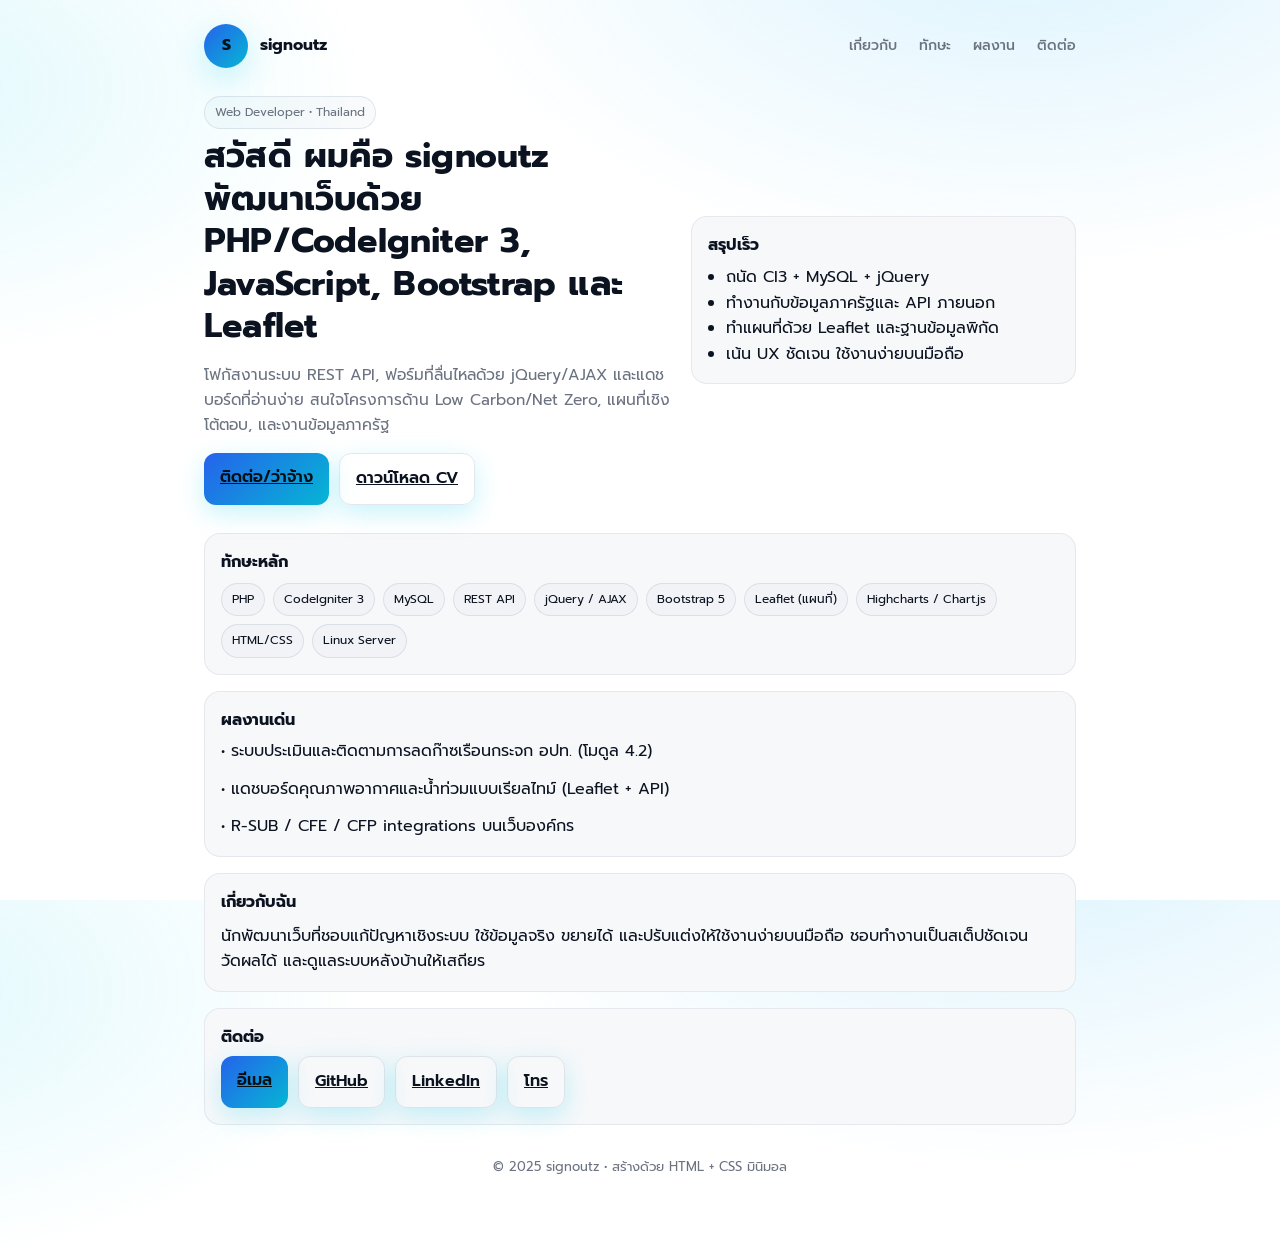
==== index.html @ 78450678 "update index.html from chatgpt" ====
<!DOCTYPE html>
<html lang="th">
<head>
  <meta charset="utf-8" />
  <meta name="viewport" content="width=device-width, initial-scale=1, viewport-fit=cover" />
  <meta name="theme-color" content="#111827" />
  <title>signoutz — Portfolio</title>
  <meta name="description" content="หน้าแนะนำตัวแบบมินิมอลของ signoutz | Web Developer (PHP/CI3/JS/Bootstrap/Leaflet)" />
  <link href="https://fonts.googleapis.com/css2?family=Prompt:wght@300;400;500;600;700&display=swap" rel="stylesheet">
  <style>
    :root{
      --bg:#0b0f14;         /* ดำอมฟ้า มินิมอล */
      --card:#0f1520;
      --fg:#e5e7eb;         /* เทาอ่อน */
      --muted:#9ca3af;      /* เทากลาง */
      --accent:#38bdf8;     /* ฟ้าใส */
      --accent-2:#22d3ee;   /* ฟ้านีออนอ่อน */
      --ring:0 0 0 2px var(--accent);
      --radius:16px;
      --maxw:920px;
    }
    @media (prefers-color-scheme: light){
      :root{ --bg:#ffffff; --card:#f7f8fa; --fg:#0b1220; --muted:#6b7280; --accent:#2563eb; --accent-2:#06b6d4; }
    }
    *{box-sizing:border-box}
    html,body{height:100%}
    body{
      margin:0;
      font-family:"Prompt",system-ui,-apple-system,Segoe UI,Roboto,"Helvetica Neue","Noto Sans Thai",sans-serif;
      background:radial-gradient(1000px 600px at 80% -10%,rgba(56,189,248,.18),transparent 60%),
                 radial-gradient(900px 500px at -10% 10%,rgba(34,211,238,.14),transparent 55%),
                 var(--bg);
      color:var(--fg);
      -webkit-font-smoothing:antialiased;
      line-height:1.6;
    }
    .wrap{max-width:var(--maxw); margin-inline:auto; padding:24px; padding-bottom:72px}
    header{display:flex; align-items:center; justify-content:space-between; gap:16px; margin-bottom:28px}
    .brand{display:flex; align-items:center; gap:12px; text-decoration:none; color:inherit}
    .logo{
      width:44px; height:44px; border-radius:50%;
      background:linear-gradient(135deg,var(--accent),var(--accent-2));
      display:grid; place-items:center; font-weight:700; color:#001015;
      box-shadow:0 10px 30px rgba(34,211,238,.25);
    }
    nav a{
      color:var(--muted); text-decoration:none; margin-left:16px; font-weight:500; font-size:14px;
    }
    nav a:hover{color:var(--fg)}
    .btn{
      appearance:none; border:0; padding:12px 16px; border-radius:12px; cursor:pointer;
      background:linear-gradient(135deg,var(--accent),var(--accent-2)); color:#001015; font-weight:600;
      box-shadow:0 8px 24px rgba(34,211,238,.25);
    }
    .btn-outline{
      background:transparent; color:var(--fg); border:1px solid rgba(148,163,184,.25);
    }
    .grid{display:grid; gap:16px}
    @media(min-width:720px){ .grid-2{grid-template-columns:1.1fr .9fr} }

    /* Hero */
    .hero{
      display:grid; gap:16px; align-items:center; margin:10px 0 28px;
    }
    .tag{
      display:inline-flex; gap:8px; align-items:center; padding:6px 10px;
      border:1px solid rgba(148,163,184,.25); color:var(--muted); border-radius:999px; font-size:12px;
      background:rgba(148,163,184,.06);
      backdrop-filter:saturate(140%) blur(2px);
    }
    .title{font-size:28px; line-height:1.25; letter-spacing:.2px; margin:6px 0}
    @media(min-width:540px){ .title{font-size:34px} }
    .lead{color:var(--muted); font-size:15.5px}

    /* Cards */
    .card{
      background:linear-gradient(180deg, rgba(255,255,255,.02), transparent 40%), var(--card);
      border:1px solid rgba(148,163,184,.18);
      border-radius:var(--radius);
      padding:16px;
    }
    .card h3{margin:0 0 6px; font-size:16px}
    .chips{display:flex; flex-wrap:wrap; gap:8px}
    .chip{
      font-size:12px; color:var(--fg); border:1px solid rgba(148,163,184,.25);
      padding:6px 10px; border-radius:999px; background:rgba(148,163,184,.06)
    }

    /* Projects */
    .proj{display:grid; gap:12px}
    .proj a{color:var(--fg); text-decoration:none}
    .proj a:hover{color:var(--accent)}

    /* Contact */
    .stack-sm{display:flex; gap:10px; flex-wrap:wrap}

    footer{
      margin-top:32px; color:var(--muted); font-size:13px; text-align:center
    }

    /* Focus */
    a:focus-visible, button:focus-visible{outline: var(--ring)}
  </style>
</head>
<body>
  <div class="wrap">
    <header>
      <a class="brand" href="#top" aria-label="กลับสู่บนสุด">
        <span class="logo">S</span>
        <strong>signoutz</strong>
      </a>
      <nav aria-label="เมนูหลัก">
        <a href="#about">เกี่ยวกับ</a>
        <a href="#skills">ทักษะ</a>
        <a href="#projects">ผลงาน</a>
        <a href="#contact">ติดต่อ</a>
      </nav>
    </header>

    <main id="top" class="grid grid-2 hero">
      <section>
        <span class="tag">Web Developer • Thailand</span>
        <h1 class="title">สวัสดี ผมคือ <strong>signoutz</strong><br/>พัฒนาเว็บด้วย PHP/CodeIgniter 3, JavaScript, Bootstrap และ Leaflet</h1>
        <p class="lead">
          โฟกัสงานระบบ REST API, ฟอร์มที่ลื่นไหลด้วย jQuery/AJAX และแดชบอร์ดที่อ่านง่าย
          สนใจโครงการด้าน Low Carbon/Net Zero, แผนที่เชิงโต้ตอบ, และงานข้อมูลภาครัฐ
        </p>
        <div class="stack-sm" style="margin-top:10px">
          <a class="btn" href="#contact">ติดต่อ/ว่าจ้าง</a>
          <a class="btn btn-outline" href="#" onclick="alert('ใส่ลิงก์ไฟล์ CV ของคุณ'); return false;">ดาวน์โหลด CV</a>
        </div>
      </section>

      <section class="card" aria-label="สรุปเร็ว">
        <h3>สรุปเร็ว</h3>
        <ul style="margin:6px 0 0 18px; padding:0">
          <li>ถนัด CI3 + MySQL + jQuery</li>
          <li>ทำงานกับข้อมูลภาครัฐและ API ภายนอก</li>
          <li>ทำแผนที่ด้วย Leaflet และฐานข้อมูลพิกัด</li>
          <li>เน้น UX ชัดเจน ใช้งานง่ายบนมือถือ</li>
        </ul>
      </section>
    </main>

    <section id="skills" class="card" aria-labelledby="skills-title">
      <h3 id="skills-title">ทักษะหลัก</h3>
      <div class="chips" style="margin-top:8px">
        <span class="chip">PHP</span>
        <span class="chip">CodeIgniter 3</span>
        <span class="chip">MySQL</span>
        <span class="chip">REST API</span>
        <span class="chip">jQuery / AJAX</span>
        <span class="chip">Bootstrap 5</span>
        <span class="chip">Leaflet (แผนที่)</span>
        <span class="chip">Highcharts / Chart.js</span>
        <span class="chip">HTML/CSS</span>
        <span class="chip">Linux Server</span>
      </div>
    </section>

    <section id="projects" class="card" aria-labelledby="projects-title" style="margin-top:16px">
      <h3 id="projects-title">ผลงานเด่น</h3>
      <div class="proj">
        <a href="#" onclick="alert('ใส่ลิงก์โปรเจกต์ของคุณ'); return false;">
          • ระบบประเมินและติดตามการลดก๊าซเรือนกระจก อปท. (โมดูล 4.2)
        </a>
        <a href="#" onclick="alert('ใส่ลิงก์โปรเจกต์ของคุณ'); return false;">
          • แดชบอร์ดคุณภาพอากาศและน้ำท่วมแบบเรียลไทม์ (Leaflet + API)
        </a>
        <a href="#" onclick="alert('ใส่ลิงก์โปรเจกต์ของคุณ'); return false;">
          • R-SUB / CFE / CFP integrations บนเว็บองค์กร
        </a>
      </div>
    </section>

    <section id="about" class="card" aria-labelledby="about-title" style="margin-top:16px">
      <h3 id="about-title">เกี่ยวกับฉัน</h3>
      <p style="margin:8px 0 0">
        นักพัฒนาเว็บที่ชอบแก้ปัญหาเชิงระบบ ใช้ข้อมูลจริง ขยายได้ และปรับแต่งให้ใช้งานง่ายบนมือถือ
        ชอบทำงานเป็นสเต็ปชัดเจน วัดผลได้ และดูแลระบบหลังบ้านให้เสถียร
      </p>
    </section>

    <section id="contact" class="card" aria-labelledby="contact-title" style="margin-top:16px">
      <h3 id="contact-title">ติดต่อ</h3>
      <div class="stack-sm" style="margin-top:6px">
        <a class="btn" href="mailto:you@example.com">อีเมล</a>
        <a class="btn btn-outline" href="https://github.com/yourname" target="_blank" rel="noopener">GitHub</a>
        <a class="btn btn-outline" href="https://www.linkedin.com/in/yourname" target="_blank" rel="noopener">LinkedIn</a>
        <a class="btn btn-outline" href="tel:+66123456789">โทร</a>
      </div>
    </section>

    <footer>
      © 2025 signoutz • สร้างด้วย HTML + CSS มินิมอล
    </footer>
  </div>

  <!-- Schema.org สำหรับ SEO แบบย่อ -->
  <script type="application/ld+json">
  {
    "@context":"https://schema.org",
    "@type":"Person",
    "name":"signoutz",
    "jobTitle":"Web Developer",
    "knowsAbout":["PHP","CodeIgniter 3","MySQL","REST API","jQuery","Bootstrap","Leaflet","Highcharts","Chart.js"],
    "url":"https://3e.world"
  }
  </script>
</body>
</html>
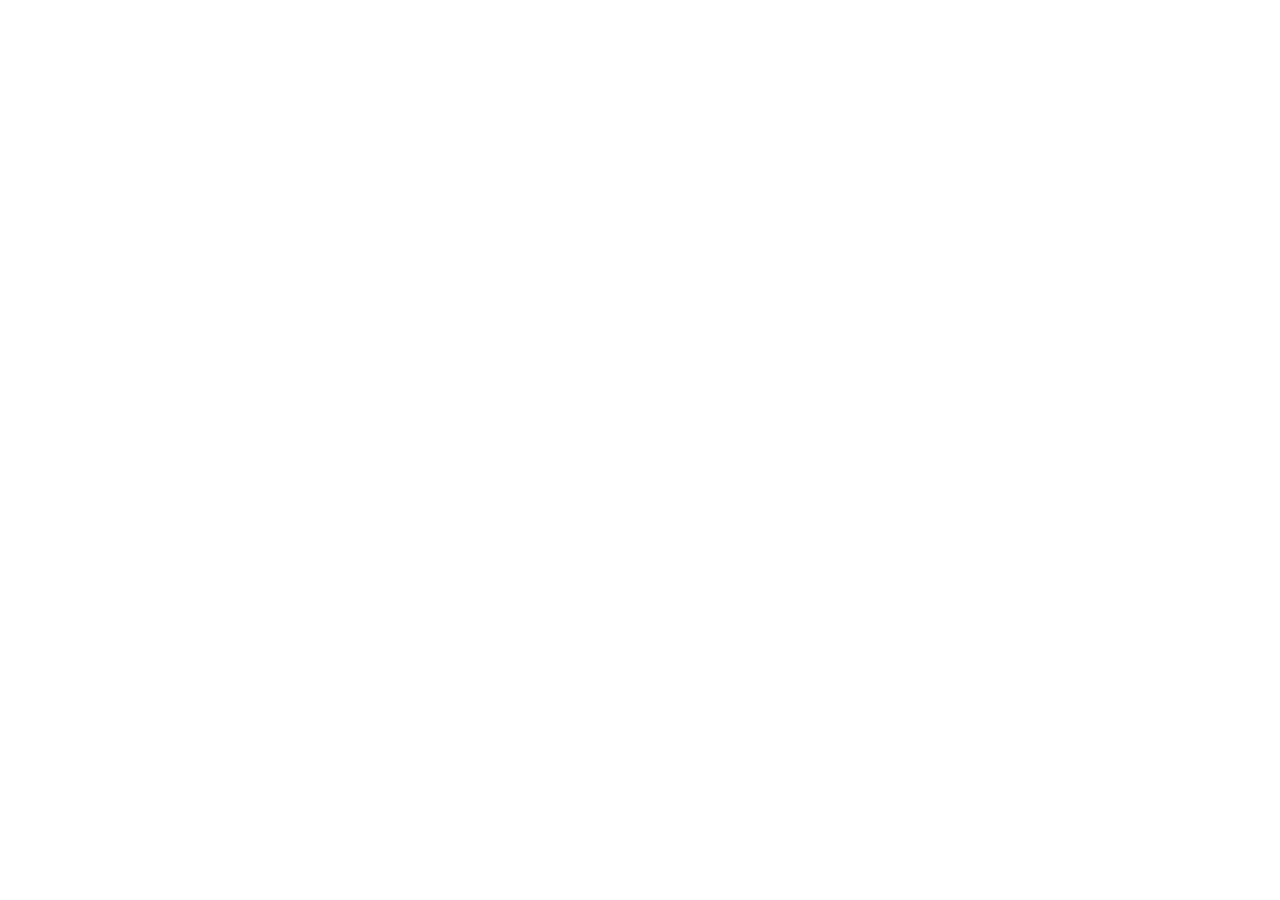
==== commit a18cc85f: "create index.html" ====
--- a/index.html
+++ b/index.html
@@ -1,211 +1,11 @@
 <!DOCTYPE html>
-<html lang="th">
+<html lang="en">
 <head>
-  <meta charset="utf-8" />
-  <meta name="viewport" content="width=device-width, initial-scale=1, viewport-fit=cover" />
-  <meta name="theme-color" content="#111827" />
-  <title>signoutz — Portfolio</title>
-  <meta name="description" content="หน้าแนะนำตัวแบบมินิมอลของ signoutz | Web Developer (PHP/CI3/JS/Bootstrap/Leaflet)" />
-  <link href="https://fonts.googleapis.com/css2?family=Prompt:wght@300;400;500;600;700&display=swap" rel="stylesheet">
-  <style>
-    :root{
-      --bg:#0b0f14;         /* ดำอมฟ้า มินิมอล */
-      --card:#0f1520;
-      --fg:#e5e7eb;         /* เทาอ่อน */
-      --muted:#9ca3af;      /* เทากลาง */
-      --accent:#38bdf8;     /* ฟ้าใส */
-      --accent-2:#22d3ee;   /* ฟ้านีออนอ่อน */
-      --ring:0 0 0 2px var(--accent);
-      --radius:16px;
-      --maxw:920px;
-    }
-    @media (prefers-color-scheme: light){
-      :root{ --bg:#ffffff; --card:#f7f8fa; --fg:#0b1220; --muted:#6b7280; --accent:#2563eb; --accent-2:#06b6d4; }
-    }
-    *{box-sizing:border-box}
-    html,body{height:100%}
-    body{
-      margin:0;
-      font-family:"Prompt",system-ui,-apple-system,Segoe UI,Roboto,"Helvetica Neue","Noto Sans Thai",sans-serif;
-      background:radial-gradient(1000px 600px at 80% -10%,rgba(56,189,248,.18),transparent 60%),
-                 radial-gradient(900px 500px at -10% 10%,rgba(34,211,238,.14),transparent 55%),
-                 var(--bg);
-      color:var(--fg);
-      -webkit-font-smoothing:antialiased;
-      line-height:1.6;
-    }
-    .wrap{max-width:var(--maxw); margin-inline:auto; padding:24px; padding-bottom:72px}
-    header{display:flex; align-items:center; justify-content:space-between; gap:16px; margin-bottom:28px}
-    .brand{display:flex; align-items:center; gap:12px; text-decoration:none; color:inherit}
-    .logo{
-      width:44px; height:44px; border-radius:50%;
-      background:linear-gradient(135deg,var(--accent),var(--accent-2));
-      display:grid; place-items:center; font-weight:700; color:#001015;
-      box-shadow:0 10px 30px rgba(34,211,238,.25);
-    }
-    nav a{
-      color:var(--muted); text-decoration:none; margin-left:16px; font-weight:500; font-size:14px;
-    }
-    nav a:hover{color:var(--fg)}
-    .btn{
-      appearance:none; border:0; padding:12px 16px; border-radius:12px; cursor:pointer;
-      background:linear-gradient(135deg,var(--accent),var(--accent-2)); color:#001015; font-weight:600;
-      box-shadow:0 8px 24px rgba(34,211,238,.25);
-    }
-    .btn-outline{
-      background:transparent; color:var(--fg); border:1px solid rgba(148,163,184,.25);
-    }
-    .grid{display:grid; gap:16px}
-    @media(min-width:720px){ .grid-2{grid-template-columns:1.1fr .9fr} }
-
-    /* Hero */
-    .hero{
-      display:grid; gap:16px; align-items:center; margin:10px 0 28px;
-    }
-    .tag{
-      display:inline-flex; gap:8px; align-items:center; padding:6px 10px;
-      border:1px solid rgba(148,163,184,.25); color:var(--muted); border-radius:999px; font-size:12px;
-      background:rgba(148,163,184,.06);
-      backdrop-filter:saturate(140%) blur(2px);
-    }
-    .title{font-size:28px; line-height:1.25; letter-spacing:.2px; margin:6px 0}
-    @media(min-width:540px){ .title{font-size:34px} }
-    .lead{color:var(--muted); font-size:15.5px}
-
-    /* Cards */
-    .card{
-      background:linear-gradient(180deg, rgba(255,255,255,.02), transparent 40%), var(--card);
-      border:1px solid rgba(148,163,184,.18);
-      border-radius:var(--radius);
-      padding:16px;
-    }
-    .card h3{margin:0 0 6px; font-size:16px}
-    .chips{display:flex; flex-wrap:wrap; gap:8px}
-    .chip{
-      font-size:12px; color:var(--fg); border:1px solid rgba(148,163,184,.25);
-      padding:6px 10px; border-radius:999px; background:rgba(148,163,184,.06)
-    }
-
-    /* Projects */
-    .proj{display:grid; gap:12px}
-    .proj a{color:var(--fg); text-decoration:none}
-    .proj a:hover{color:var(--accent)}
-
-    /* Contact */
-    .stack-sm{display:flex; gap:10px; flex-wrap:wrap}
-
-    footer{
-      margin-top:32px; color:var(--muted); font-size:13px; text-align:center
-    }
-
-    /* Focus */
-    a:focus-visible, button:focus-visible{outline: var(--ring)}
-  </style>
+    <meta charset="UTF-8">
+    <meta name="viewport" content="width=device-width, initial-scale=1.0">
+    <title>signoutz</title>
 </head>
 <body>
-  <div class="wrap">
-    <header>
-      <a class="brand" href="#top" aria-label="กลับสู่บนสุด">
-        <span class="logo">S</span>
-        <strong>signoutz</strong>
-      </a>
-      <nav aria-label="เมนูหลัก">
-        <a href="#about">เกี่ยวกับ</a>
-        <a href="#skills">ทักษะ</a>
-        <a href="#projects">ผลงาน</a>
-        <a href="#contact">ติดต่อ</a>
-      </nav>
-    </header>
-
-    <main id="top" class="grid grid-2 hero">
-      <section>
-        <span class="tag">Web Developer • Thailand</span>
-        <h1 class="title">สวัสดี ผมคือ <strong>signoutz</strong><br/>พัฒนาเว็บด้วย PHP/CodeIgniter 3, JavaScript, Bootstrap และ Leaflet</h1>
-        <p class="lead">
-          โฟกัสงานระบบ REST API, ฟอร์มที่ลื่นไหลด้วย jQuery/AJAX และแดชบอร์ดที่อ่านง่าย
-          สนใจโครงการด้าน Low Carbon/Net Zero, แผนที่เชิงโต้ตอบ, และงานข้อมูลภาครัฐ
-        </p>
-        <div class="stack-sm" style="margin-top:10px">
-          <a class="btn" href="#contact">ติดต่อ/ว่าจ้าง</a>
-          <a class="btn btn-outline" href="#" onclick="alert('ใส่ลิงก์ไฟล์ CV ของคุณ'); return false;">ดาวน์โหลด CV</a>
-        </div>
-      </section>
-
-      <section class="card" aria-label="สรุปเร็ว">
-        <h3>สรุปเร็ว</h3>
-        <ul style="margin:6px 0 0 18px; padding:0">
-          <li>ถนัด CI3 + MySQL + jQuery</li>
-          <li>ทำงานกับข้อมูลภาครัฐและ API ภายนอก</li>
-          <li>ทำแผนที่ด้วย Leaflet และฐานข้อมูลพิกัด</li>
-          <li>เน้น UX ชัดเจน ใช้งานง่ายบนมือถือ</li>
-        </ul>
-      </section>
-    </main>
-
-    <section id="skills" class="card" aria-labelledby="skills-title">
-      <h3 id="skills-title">ทักษะหลัก</h3>
-      <div class="chips" style="margin-top:8px">
-        <span class="chip">PHP</span>
-        <span class="chip">CodeIgniter 3</span>
-        <span class="chip">MySQL</span>
-        <span class="chip">REST API</span>
-        <span class="chip">jQuery / AJAX</span>
-        <span class="chip">Bootstrap 5</span>
-        <span class="chip">Leaflet (แผนที่)</span>
-        <span class="chip">Highcharts / Chart.js</span>
-        <span class="chip">HTML/CSS</span>
-        <span class="chip">Linux Server</span>
-      </div>
-    </section>
-
-    <section id="projects" class="card" aria-labelledby="projects-title" style="margin-top:16px">
-      <h3 id="projects-title">ผลงานเด่น</h3>
-      <div class="proj">
-        <a href="#" onclick="alert('ใส่ลิงก์โปรเจกต์ของคุณ'); return false;">
-          • ระบบประเมินและติดตามการลดก๊าซเรือนกระจก อปท. (โมดูล 4.2)
-        </a>
-        <a href="#" onclick="alert('ใส่ลิงก์โปรเจกต์ของคุณ'); return false;">
-          • แดชบอร์ดคุณภาพอากาศและน้ำท่วมแบบเรียลไทม์ (Leaflet + API)
-        </a>
-        <a href="#" onclick="alert('ใส่ลิงก์โปรเจกต์ของคุณ'); return false;">
-          • R-SUB / CFE / CFP integrations บนเว็บองค์กร
-        </a>
-      </div>
-    </section>
-
-    <section id="about" class="card" aria-labelledby="about-title" style="margin-top:16px">
-      <h3 id="about-title">เกี่ยวกับฉัน</h3>
-      <p style="margin:8px 0 0">
-        นักพัฒนาเว็บที่ชอบแก้ปัญหาเชิงระบบ ใช้ข้อมูลจริง ขยายได้ และปรับแต่งให้ใช้งานง่ายบนมือถือ
-        ชอบทำงานเป็นสเต็ปชัดเจน วัดผลได้ และดูแลระบบหลังบ้านให้เสถียร
-      </p>
-    </section>
-
-    <section id="contact" class="card" aria-labelledby="contact-title" style="margin-top:16px">
-      <h3 id="contact-title">ติดต่อ</h3>
-      <div class="stack-sm" style="margin-top:6px">
-        <a class="btn" href="mailto:you@example.com">อีเมล</a>
-        <a class="btn btn-outline" href="https://github.com/yourname" target="_blank" rel="noopener">GitHub</a>
-        <a class="btn btn-outline" href="https://www.linkedin.com/in/yourname" target="_blank" rel="noopener">LinkedIn</a>
-        <a class="btn btn-outline" href="tel:+66123456789">โทร</a>
-      </div>
-    </section>
-
-    <footer>
-      © 2025 signoutz • สร้างด้วย HTML + CSS มินิมอล
-    </footer>
-  </div>
-
-  <!-- Schema.org สำหรับ SEO แบบย่อ -->
-  <script type="application/ld+json">
-  {
-    "@context":"https://schema.org",
-    "@type":"Person",
-    "name":"signoutz",
-    "jobTitle":"Web Developer",
-    "knowsAbout":["PHP","CodeIgniter 3","MySQL","REST API","jQuery","Bootstrap","Leaflet","Highcharts","Chart.js"],
-    "url":"https://3e.world"
-  }
-  </script>
+    
 </body>
 </html>
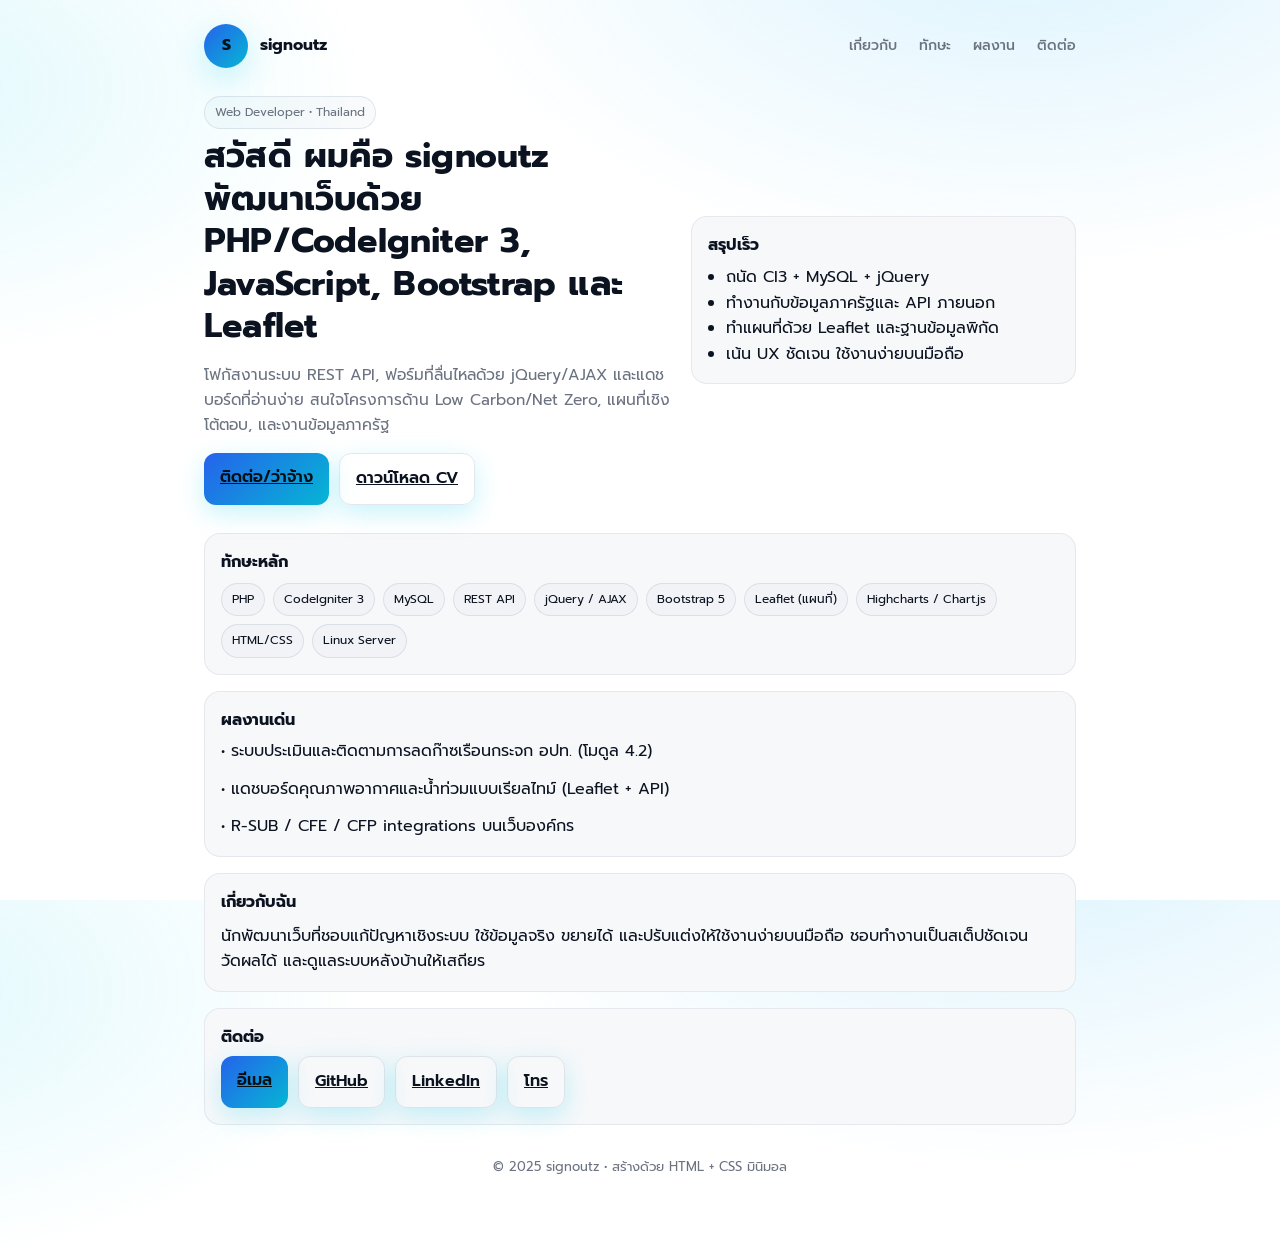
==== commit 4ffb82f7: "create index.html" ====
--- a/index.html
+++ b/index.html
@@ -1,11 +1,211 @@
 <!DOCTYPE html>
-<html lang="en">
+<html lang="th">
 <head>
-    <meta charset="UTF-8">
-    <meta name="viewport" content="width=device-width, initial-scale=1.0">
-    <title>signoutz</title>
+  <meta charset="utf-8" />
+  <meta name="viewport" content="width=device-width, initial-scale=1, viewport-fit=cover" />
+  <meta name="theme-color" content="#111827" />
+  <title>signoutz — Portfolio</title>
+  <meta name="description" content="หน้าแนะนำตัวแบบมินิมอลของ signoutz | Web Developer (PHP/CI3/JS/Bootstrap/Leaflet)" />
+  <link href="https://fonts.googleapis.com/css2?family=Prompt:wght@300;400;500;600;700&display=swap" rel="stylesheet">
+  <style>
+    :root{
+      --bg:#0b0f14;         /* ดำอมฟ้า มินิมอล */
+      --card:#0f1520;
+      --fg:#e5e7eb;         /* เทาอ่อน */
+      --muted:#9ca3af;      /* เทากลาง */
+      --accent:#38bdf8;     /* ฟ้าใส */
+      --accent-2:#22d3ee;   /* ฟ้านีออนอ่อน */
+      --ring:0 0 0 2px var(--accent);
+      --radius:16px;
+      --maxw:920px;
+    }
+    @media (prefers-color-scheme: light){
+      :root{ --bg:#ffffff; --card:#f7f8fa; --fg:#0b1220; --muted:#6b7280; --accent:#2563eb; --accent-2:#06b6d4; }
+    }
+    *{box-sizing:border-box}
+    html,body{height:100%}
+    body{
+      margin:0;
+      font-family:"Prompt",system-ui,-apple-system,Segoe UI,Roboto,"Helvetica Neue","Noto Sans Thai",sans-serif;
+      background:radial-gradient(1000px 600px at 80% -10%,rgba(56,189,248,.18),transparent 60%),
+                 radial-gradient(900px 500px at -10% 10%,rgba(34,211,238,.14),transparent 55%),
+                 var(--bg);
+      color:var(--fg);
+      -webkit-font-smoothing:antialiased;
+      line-height:1.6;
+    }
+    .wrap{max-width:var(--maxw); margin-inline:auto; padding:24px; padding-bottom:72px}
+    header{display:flex; align-items:center; justify-content:space-between; gap:16px; margin-bottom:28px}
+    .brand{display:flex; align-items:center; gap:12px; text-decoration:none; color:inherit}
+    .logo{
+      width:44px; height:44px; border-radius:50%;
+      background:linear-gradient(135deg,var(--accent),var(--accent-2));
+      display:grid; place-items:center; font-weight:700; color:#001015;
+      box-shadow:0 10px 30px rgba(34,211,238,.25);
+    }
+    nav a{
+      color:var(--muted); text-decoration:none; margin-left:16px; font-weight:500; font-size:14px;
+    }
+    nav a:hover{color:var(--fg)}
+    .btn{
+      appearance:none; border:0; padding:12px 16px; border-radius:12px; cursor:pointer;
+      background:linear-gradient(135deg,var(--accent),var(--accent-2)); color:#001015; font-weight:600;
+      box-shadow:0 8px 24px rgba(34,211,238,.25);
+    }
+    .btn-outline{
+      background:transparent; color:var(--fg); border:1px solid rgba(148,163,184,.25);
+    }
+    .grid{display:grid; gap:16px}
+    @media(min-width:720px){ .grid-2{grid-template-columns:1.1fr .9fr} }
+
+    /* Hero */
+    .hero{
+      display:grid; gap:16px; align-items:center; margin:10px 0 28px;
+    }
+    .tag{
+      display:inline-flex; gap:8px; align-items:center; padding:6px 10px;
+      border:1px solid rgba(148,163,184,.25); color:var(--muted); border-radius:999px; font-size:12px;
+      background:rgba(148,163,184,.06);
+      backdrop-filter:saturate(140%) blur(2px);
+    }
+    .title{font-size:28px; line-height:1.25; letter-spacing:.2px; margin:6px 0}
+    @media(min-width:540px){ .title{font-size:34px} }
+    .lead{color:var(--muted); font-size:15.5px}
+
+    /* Cards */
+    .card{
+      background:linear-gradient(180deg, rgba(255,255,255,.02), transparent 40%), var(--card);
+      border:1px solid rgba(148,163,184,.18);
+      border-radius:var(--radius);
+      padding:16px;
+    }
+    .card h3{margin:0 0 6px; font-size:16px}
+    .chips{display:flex; flex-wrap:wrap; gap:8px}
+    .chip{
+      font-size:12px; color:var(--fg); border:1px solid rgba(148,163,184,.25);
+      padding:6px 10px; border-radius:999px; background:rgba(148,163,184,.06)
+    }
+
+    /* Projects */
+    .proj{display:grid; gap:12px}
+    .proj a{color:var(--fg); text-decoration:none}
+    .proj a:hover{color:var(--accent)}
+
+    /* Contact */
+    .stack-sm{display:flex; gap:10px; flex-wrap:wrap}
+
+    footer{
+      margin-top:32px; color:var(--muted); font-size:13px; text-align:center
+    }
+
+    /* Focus */
+    a:focus-visible, button:focus-visible{outline: var(--ring)}
+  </style>
 </head>
 <body>
-    
+  <div class="wrap">
+    <header>
+      <a class="brand" href="#top" aria-label="กลับสู่บนสุด">
+        <span class="logo">S</span>
+        <strong>signoutz</strong>
+      </a>
+      <nav aria-label="เมนูหลัก">
+        <a href="#about">เกี่ยวกับ</a>
+        <a href="#skills">ทักษะ</a>
+        <a href="#projects">ผลงาน</a>
+        <a href="#contact">ติดต่อ</a>
+      </nav>
+    </header>
+
+    <main id="top" class="grid grid-2 hero">
+      <section>
+        <span class="tag">Web Developer • Thailand</span>
+        <h1 class="title">สวัสดี ผมคือ <strong>signoutz</strong><br/>พัฒนาเว็บด้วย PHP/CodeIgniter 3, JavaScript, Bootstrap และ Leaflet</h1>
+        <p class="lead">
+          โฟกัสงานระบบ REST API, ฟอร์มที่ลื่นไหลด้วย jQuery/AJAX และแดชบอร์ดที่อ่านง่าย
+          สนใจโครงการด้าน Low Carbon/Net Zero, แผนที่เชิงโต้ตอบ, และงานข้อมูลภาครัฐ
+        </p>
+        <div class="stack-sm" style="margin-top:10px">
+          <a class="btn" href="#contact">ติดต่อ/ว่าจ้าง</a>
+          <a class="btn btn-outline" href="#" onclick="alert('ใส่ลิงก์ไฟล์ CV ของคุณ'); return false;">ดาวน์โหลด CV</a>
+        </div>
+      </section>
+
+      <section class="card" aria-label="สรุปเร็ว">
+        <h3>สรุปเร็ว</h3>
+        <ul style="margin:6px 0 0 18px; padding:0">
+          <li>ถนัด CI3 + MySQL + jQuery</li>
+          <li>ทำงานกับข้อมูลภาครัฐและ API ภายนอก</li>
+          <li>ทำแผนที่ด้วย Leaflet และฐานข้อมูลพิกัด</li>
+          <li>เน้น UX ชัดเจน ใช้งานง่ายบนมือถือ</li>
+        </ul>
+      </section>
+    </main>
+
+    <section id="skills" class="card" aria-labelledby="skills-title">
+      <h3 id="skills-title">ทักษะหลัก</h3>
+      <div class="chips" style="margin-top:8px">
+        <span class="chip">PHP</span>
+        <span class="chip">CodeIgniter 3</span>
+        <span class="chip">MySQL</span>
+        <span class="chip">REST API</span>
+        <span class="chip">jQuery / AJAX</span>
+        <span class="chip">Bootstrap 5</span>
+        <span class="chip">Leaflet (แผนที่)</span>
+        <span class="chip">Highcharts / Chart.js</span>
+        <span class="chip">HTML/CSS</span>
+        <span class="chip">Linux Server</span>
+      </div>
+    </section>
+
+    <section id="projects" class="card" aria-labelledby="projects-title" style="margin-top:16px">
+      <h3 id="projects-title">ผลงานเด่น</h3>
+      <div class="proj">
+        <a href="#" onclick="alert('ใส่ลิงก์โปรเจกต์ของคุณ'); return false;">
+          • ระบบประเมินและติดตามการลดก๊าซเรือนกระจก อปท. (โมดูล 4.2)
+        </a>
+        <a href="#" onclick="alert('ใส่ลิงก์โปรเจกต์ของคุณ'); return false;">
+          • แดชบอร์ดคุณภาพอากาศและน้ำท่วมแบบเรียลไทม์ (Leaflet + API)
+        </a>
+        <a href="#" onclick="alert('ใส่ลิงก์โปรเจกต์ของคุณ'); return false;">
+          • R-SUB / CFE / CFP integrations บนเว็บองค์กร
+        </a>
+      </div>
+    </section>
+
+    <section id="about" class="card" aria-labelledby="about-title" style="margin-top:16px">
+      <h3 id="about-title">เกี่ยวกับฉัน</h3>
+      <p style="margin:8px 0 0">
+        นักพัฒนาเว็บที่ชอบแก้ปัญหาเชิงระบบ ใช้ข้อมูลจริง ขยายได้ และปรับแต่งให้ใช้งานง่ายบนมือถือ
+        ชอบทำงานเป็นสเต็ปชัดเจน วัดผลได้ และดูแลระบบหลังบ้านให้เสถียร
+      </p>
+    </section>
+
+    <section id="contact" class="card" aria-labelledby="contact-title" style="margin-top:16px">
+      <h3 id="contact-title">ติดต่อ</h3>
+      <div class="stack-sm" style="margin-top:6px">
+        <a class="btn" href="mailto:you@example.com">อีเมล</a>
+        <a class="btn btn-outline" href="https://github.com/yourname" target="_blank" rel="noopener">GitHub</a>
+        <a class="btn btn-outline" href="https://www.linkedin.com/in/yourname" target="_blank" rel="noopener">LinkedIn</a>
+        <a class="btn btn-outline" href="tel:+66123456789">โทร</a>
+      </div>
+    </section>
+
+    <footer>
+      © 2025 signoutz • สร้างด้วย HTML + CSS มินิมอล
+    </footer>
+  </div>
+
+  <!-- Schema.org สำหรับ SEO แบบย่อ -->
+  <script type="application/ld+json">
+  {
+    "@context":"https://schema.org",
+    "@type":"Person",
+    "name":"signoutz",
+    "jobTitle":"Web Developer",
+    "knowsAbout":["PHP","CodeIgniter 3","MySQL","REST API","jQuery","Bootstrap","Leaflet","Highcharts","Chart.js"],
+    "url":"https://3e.world"
+  }
+  </script>
 </body>
 </html>
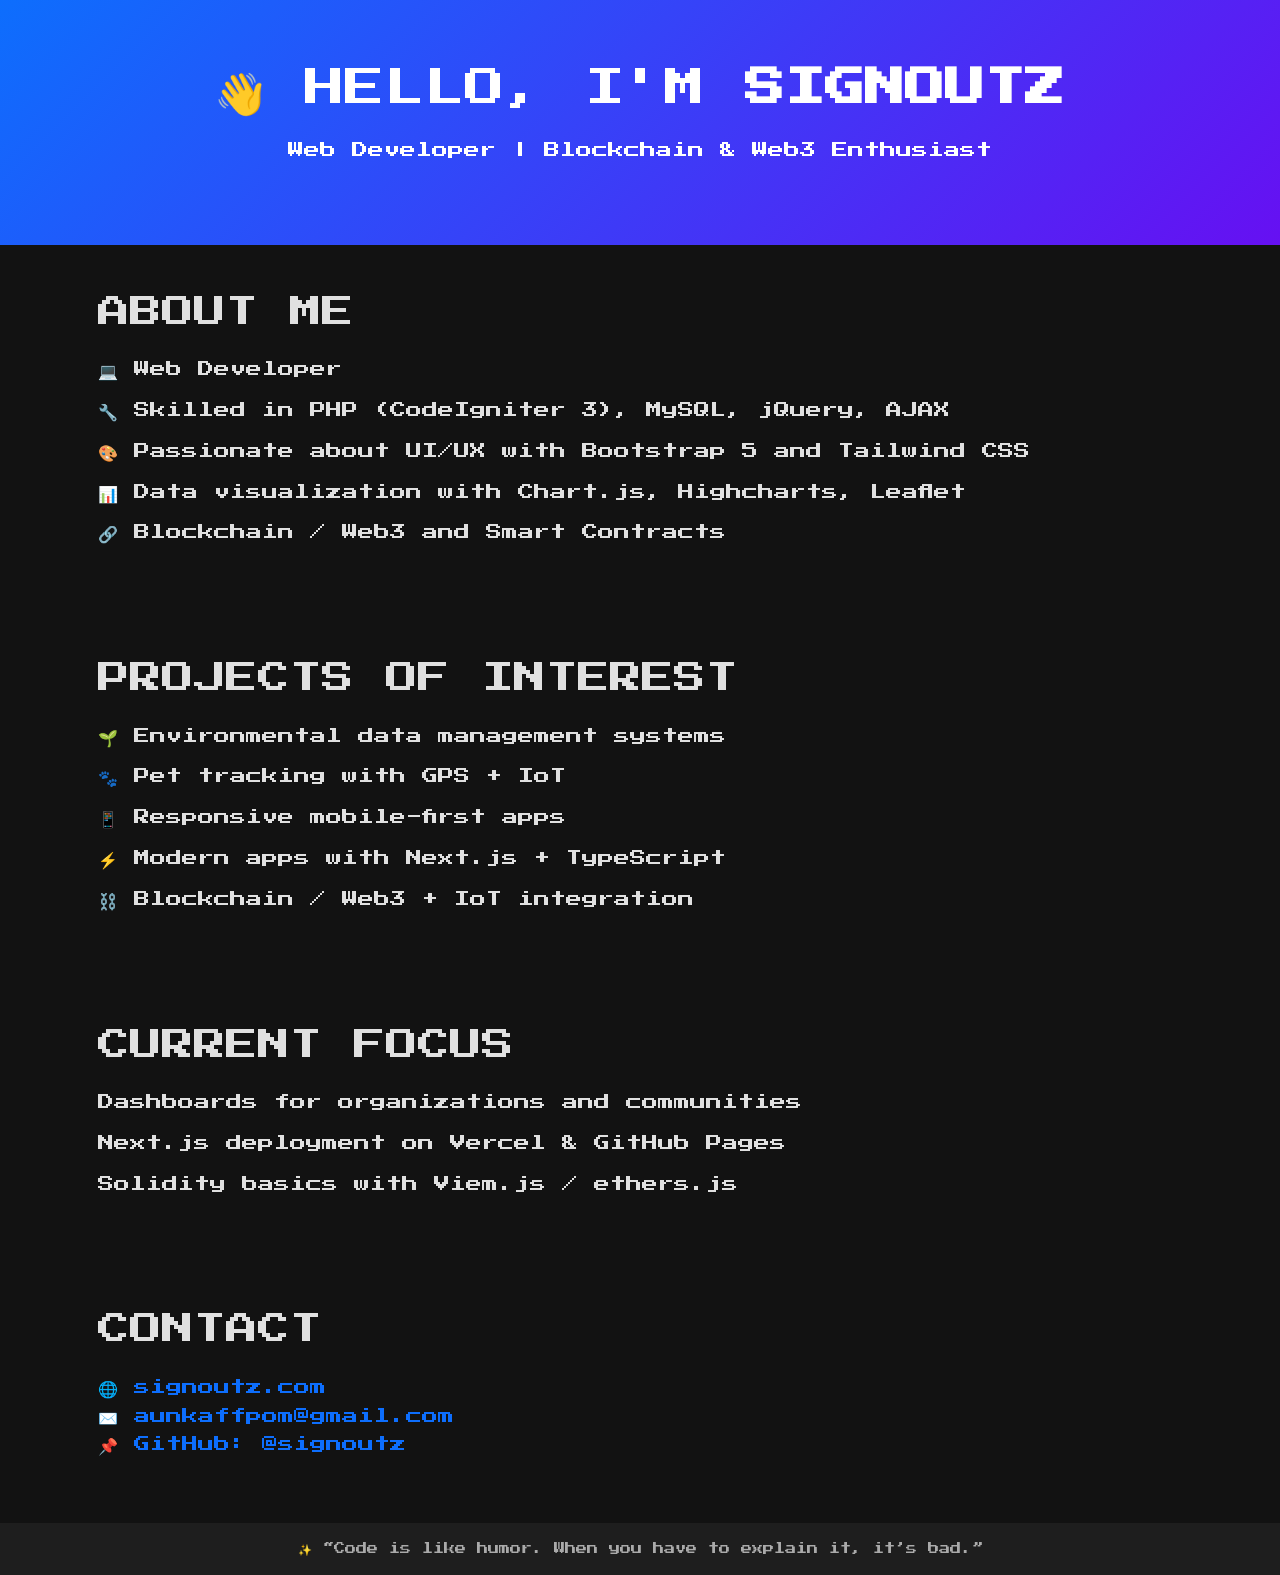
==== commit d439b76b: "public page profile" ====
--- a/index.html
+++ b/index.html
@@ -1,211 +1,110 @@
 <!DOCTYPE html>
-<html lang="th">
+<html lang="en" data-bs-theme="dark">
 <head>
-  <meta charset="utf-8" />
+  <meta charset="UTF-8" />
   <meta name="viewport" content="width=device-width, initial-scale=1, viewport-fit=cover" />
-  <meta name="theme-color" content="#111827" />
-  <title>signoutz — Portfolio</title>
-  <meta name="description" content="หน้าแนะนำตัวแบบมินิมอลของ signoutz | Web Developer (PHP/CI3/JS/Bootstrap/Leaflet)" />
-  <link href="https://fonts.googleapis.com/css2?family=Prompt:wght@300;400;500;600;700&display=swap" rel="stylesheet">
+  <title>signoutz - Portfolio</title>
+  <link href="https://cdn.jsdelivr.net/npm/bootstrap@5.3.3/dist/css/bootstrap.min.css" rel="stylesheet" />
+  <link href="https://cdn.jsdelivr.net/npm/bootstrap-icons@1.11.3/font/bootstrap-icons.css" rel="stylesheet" />
+  <!-- Pixel Font -->
+  <link href="https://fonts.googleapis.com/css2?family=Press+Start+2P&display=swap" rel="stylesheet">
   <style>
-    :root{
-      --bg:#0b0f14;         /* ดำอมฟ้า มินิมอล */
-      --card:#0f1520;
-      --fg:#e5e7eb;         /* เทาอ่อน */
-      --muted:#9ca3af;      /* เทากลาง */
-      --accent:#38bdf8;     /* ฟ้าใส */
-      --accent-2:#22d3ee;   /* ฟ้านีออนอ่อน */
-      --ring:0 0 0 2px var(--accent);
-      --radius:16px;
-      --maxw:920px;
+    body {
+      font-family: 'Press Start 2P', cursive;
+      background-color: #121212;
+      color: #e0e0e0;
+      line-height: 1.8;
     }
-    @media (prefers-color-scheme: light){
-      :root{ --bg:#ffffff; --card:#f7f8fa; --fg:#0b1220; --muted:#6b7280; --accent:#2563eb; --accent-2:#06b6d4; }
+    header {
+      background: linear-gradient(135deg, #0d6efd, #6610f2);
+      color: #fff;
+      padding: 4rem 1rem;
+      text-align: center;
     }
-    *{box-sizing:border-box}
-    html,body{height:100%}
-    body{
-      margin:0;
-      font-family:"Prompt",system-ui,-apple-system,Segoe UI,Roboto,"Helvetica Neue","Noto Sans Thai",sans-serif;
-      background:radial-gradient(1000px 600px at 80% -10%,rgba(56,189,248,.18),transparent 60%),
-                 radial-gradient(900px 500px at -10% 10%,rgba(34,211,238,.14),transparent 55%),
-                 var(--bg);
-      color:var(--fg);
-      -webkit-font-smoothing:antialiased;
-      line-height:1.6;
+    section {
+      padding: 3rem 1rem;
     }
-    .wrap{max-width:var(--maxw); margin-inline:auto; padding:24px; padding-bottom:72px}
-    header{display:flex; align-items:center; justify-content:space-between; gap:16px; margin-bottom:28px}
-    .brand{display:flex; align-items:center; gap:12px; text-decoration:none; color:inherit}
-    .logo{
-      width:44px; height:44px; border-radius:50%;
-      background:linear-gradient(135deg,var(--accent),var(--accent-2));
-      display:grid; place-items:center; font-weight:700; color:#001015;
-      box-shadow:0 10px 30px rgba(34,211,238,.25);
+    h1, h2 {
+      text-transform: uppercase;
+      margin-bottom: 1.5rem;
     }
-    nav a{
-      color:var(--muted); text-decoration:none; margin-left:16px; font-weight:500; font-size:14px;
+    a {
+      color: #0d6efd;
+      text-decoration: none;
     }
-    nav a:hover{color:var(--fg)}
-    .btn{
-      appearance:none; border:0; padding:12px 16px; border-radius:12px; cursor:pointer;
-      background:linear-gradient(135deg,var(--accent),var(--accent-2)); color:#001015; font-weight:600;
-      box-shadow:0 8px 24px rgba(34,211,238,.25);
+    a:hover {
+      text-decoration: underline;
     }
-    .btn-outline{
-      background:transparent; color:var(--fg); border:1px solid rgba(148,163,184,.25);
+    footer {
+      background: #1e1e1e;
+      padding: 1rem;
+      text-align: center;
+      font-size: 0.7rem;
+      color: #aaa;
     }
-    .grid{display:grid; gap:16px}
-    @media(min-width:720px){ .grid-2{grid-template-columns:1.1fr .9fr} }
-
-    /* Hero */
-    .hero{
-      display:grid; gap:16px; align-items:center; margin:10px 0 28px;
+    ul {
+      list-style: none;
+      padding-left: 0;
     }
-    .tag{
-      display:inline-flex; gap:8px; align-items:center; padding:6px 10px;
-      border:1px solid rgba(148,163,184,.25); color:var(--muted); border-radius:999px; font-size:12px;
-      background:rgba(148,163,184,.06);
-      backdrop-filter:saturate(140%) blur(2px);
+    li {
+      margin-bottom: 0.75rem;
     }
-    .title{font-size:28px; line-height:1.25; letter-spacing:.2px; margin:6px 0}
-    @media(min-width:540px){ .title{font-size:34px} }
-    .lead{color:var(--muted); font-size:15.5px}
-
-    /* Cards */
-    .card{
-      background:linear-gradient(180deg, rgba(255,255,255,.02), transparent 40%), var(--card);
-      border:1px solid rgba(148,163,184,.18);
-      border-radius:var(--radius);
-      padding:16px;
-    }
-    .card h3{margin:0 0 6px; font-size:16px}
-    .chips{display:flex; flex-wrap:wrap; gap:8px}
-    .chip{
-      font-size:12px; color:var(--fg); border:1px solid rgba(148,163,184,.25);
-      padding:6px 10px; border-radius:999px; background:rgba(148,163,184,.06)
-    }
-
-    /* Projects */
-    .proj{display:grid; gap:12px}
-    .proj a{color:var(--fg); text-decoration:none}
-    .proj a:hover{color:var(--accent)}
-
-    /* Contact */
-    .stack-sm{display:flex; gap:10px; flex-wrap:wrap}
-
-    footer{
-      margin-top:32px; color:var(--muted); font-size:13px; text-align:center
-    }
-
-    /* Focus */
-    a:focus-visible, button:focus-visible{outline: var(--ring)}
   </style>
 </head>
 <body>
-  <div class="wrap">
-    <header>
-      <a class="brand" href="#top" aria-label="กลับสู่บนสุด">
-        <span class="logo">S</span>
-        <strong>signoutz</strong>
-      </a>
-      <nav aria-label="เมนูหลัก">
-        <a href="#about">เกี่ยวกับ</a>
-        <a href="#skills">ทักษะ</a>
-        <a href="#projects">ผลงาน</a>
-        <a href="#contact">ติดต่อ</a>
-      </nav>
-    </header>
 
-    <main id="top" class="grid grid-2 hero">
-      <section>
-        <span class="tag">Web Developer • Thailand</span>
-        <h1 class="title">สวัสดี ผมคือ <strong>signoutz</strong><br/>พัฒนาเว็บด้วย PHP/CodeIgniter 3, JavaScript, Bootstrap และ Leaflet</h1>
-        <p class="lead">
-          โฟกัสงานระบบ REST API, ฟอร์มที่ลื่นไหลด้วย jQuery/AJAX และแดชบอร์ดที่อ่านง่าย
-          สนใจโครงการด้าน Low Carbon/Net Zero, แผนที่เชิงโต้ตอบ, และงานข้อมูลภาครัฐ
-        </p>
-        <div class="stack-sm" style="margin-top:10px">
-          <a class="btn" href="#contact">ติดต่อ/ว่าจ้าง</a>
-          <a class="btn btn-outline" href="#" onclick="alert('ใส่ลิงก์ไฟล์ CV ของคุณ'); return false;">ดาวน์โหลด CV</a>
-        </div>
-      </section>
+  <header>
+    <h1>👋 Hello, I'm <strong>signoutz</strong></h1>
+    <p>Web Developer | Blockchain & Web3 Enthusiast</p>
+  </header>
 
-      <section class="card" aria-label="สรุปเร็ว">
-        <h3>สรุปเร็ว</h3>
-        <ul style="margin:6px 0 0 18px; padding:0">
-          <li>ถนัด CI3 + MySQL + jQuery</li>
-          <li>ทำงานกับข้อมูลภาครัฐและ API ภายนอก</li>
-          <li>ทำแผนที่ด้วย Leaflet และฐานข้อมูลพิกัด</li>
-          <li>เน้น UX ชัดเจน ใช้งานง่ายบนมือถือ</li>
-        </ul>
-      </section>
-    </main>
+  <main class="container">
 
-    <section id="skills" class="card" aria-labelledby="skills-title">
-      <h3 id="skills-title">ทักษะหลัก</h3>
-      <div class="chips" style="margin-top:8px">
-        <span class="chip">PHP</span>
-        <span class="chip">CodeIgniter 3</span>
-        <span class="chip">MySQL</span>
-        <span class="chip">REST API</span>
-        <span class="chip">jQuery / AJAX</span>
-        <span class="chip">Bootstrap 5</span>
-        <span class="chip">Leaflet (แผนที่)</span>
-        <span class="chip">Highcharts / Chart.js</span>
-        <span class="chip">HTML/CSS</span>
-        <span class="chip">Linux Server</span>
-      </div>
+    <section>
+      <h2>About Me</h2>
+      <ul>
+        <li>💻 Web Developer</li>
+        <li>🔧 Skilled in PHP (CodeIgniter 3), MySQL, jQuery, AJAX</li>
+        <li>🎨 Passionate about UI/UX with Bootstrap 5 and Tailwind CSS</li>
+        <li>📊 Data visualization with Chart.js, Highcharts, Leaflet</li>
+        <li>🔗 Blockchain / Web3 and Smart Contracts</li>
+      </ul>
     </section>
 
-    <section id="projects" class="card" aria-labelledby="projects-title" style="margin-top:16px">
-      <h3 id="projects-title">ผลงานเด่น</h3>
-      <div class="proj">
-        <a href="#" onclick="alert('ใส่ลิงก์โปรเจกต์ของคุณ'); return false;">
-          • ระบบประเมินและติดตามการลดก๊าซเรือนกระจก อปท. (โมดูล 4.2)
-        </a>
-        <a href="#" onclick="alert('ใส่ลิงก์โปรเจกต์ของคุณ'); return false;">
-          • แดชบอร์ดคุณภาพอากาศและน้ำท่วมแบบเรียลไทม์ (Leaflet + API)
-        </a>
-        <a href="#" onclick="alert('ใส่ลิงก์โปรเจกต์ของคุณ'); return false;">
-          • R-SUB / CFE / CFP integrations บนเว็บองค์กร
-        </a>
-      </div>
+    <section>
+      <h2>Projects of Interest</h2>
+      <ul>
+        <li>🌱 Environmental data management systems</li>
+        <li>🐾 Pet tracking with GPS + IoT</li>
+        <li>📱 Responsive mobile-first apps</li>
+        <li>⚡ Modern apps with Next.js + TypeScript</li>
+        <li>⛓️ Blockchain / Web3 + IoT integration</li>
+      </ul>
     </section>
 
-    <section id="about" class="card" aria-labelledby="about-title" style="margin-top:16px">
-      <h3 id="about-title">เกี่ยวกับฉัน</h3>
-      <p style="margin:8px 0 0">
-        นักพัฒนาเว็บที่ชอบแก้ปัญหาเชิงระบบ ใช้ข้อมูลจริง ขยายได้ และปรับแต่งให้ใช้งานง่ายบนมือถือ
-        ชอบทำงานเป็นสเต็ปชัดเจน วัดผลได้ และดูแลระบบหลังบ้านให้เสถียร
+    <section>
+      <h2>Current Focus</h2>
+      <ul>
+        <li>Dashboards for organizations and communities</li>
+        <li>Next.js deployment on Vercel & GitHub Pages</li>
+        <li>Solidity basics with Viem.js / ethers.js</li>
+      </ul>
+    </section>
+
+    <section>
+      <h2>Contact</h2>
+      <p>
+        🌐 <a href="https://www.signoutz.com/" target="_blank">signoutz.com</a><br />
+        ✉️ <a href="mailto:aunkaffpom@gmail.com">aunkaffpom@gmail.com</a><br />
+        📌 <a href="https://github.com/signoutz" target="_blank">GitHub: @signoutz</a>
       </p>
     </section>
 
-    <section id="contact" class="card" aria-labelledby="contact-title" style="margin-top:16px">
-      <h3 id="contact-title">ติดต่อ</h3>
-      <div class="stack-sm" style="margin-top:6px">
-        <a class="btn" href="mailto:you@example.com">อีเมล</a>
-        <a class="btn btn-outline" href="https://github.com/yourname" target="_blank" rel="noopener">GitHub</a>
-        <a class="btn btn-outline" href="https://www.linkedin.com/in/yourname" target="_blank" rel="noopener">LinkedIn</a>
-        <a class="btn btn-outline" href="tel:+66123456789">โทร</a>
-      </div>
-    </section>
+  </main>
 
-    <footer>
-      © 2025 signoutz • สร้างด้วย HTML + CSS มินิมอล
-    </footer>
-  </div>
+  <footer>
+    ✨ “Code is like humor. When you have to explain it, it’s bad.”
+  </footer>
 
-  <!-- Schema.org สำหรับ SEO แบบย่อ -->
-  <script type="application/ld+json">
-  {
-    "@context":"https://schema.org",
-    "@type":"Person",
-    "name":"signoutz",
-    "jobTitle":"Web Developer",
-    "knowsAbout":["PHP","CodeIgniter 3","MySQL","REST API","jQuery","Bootstrap","Leaflet","Highcharts","Chart.js"],
-    "url":"https://3e.world"
-  }
-  </script>
 </body>
 </html>
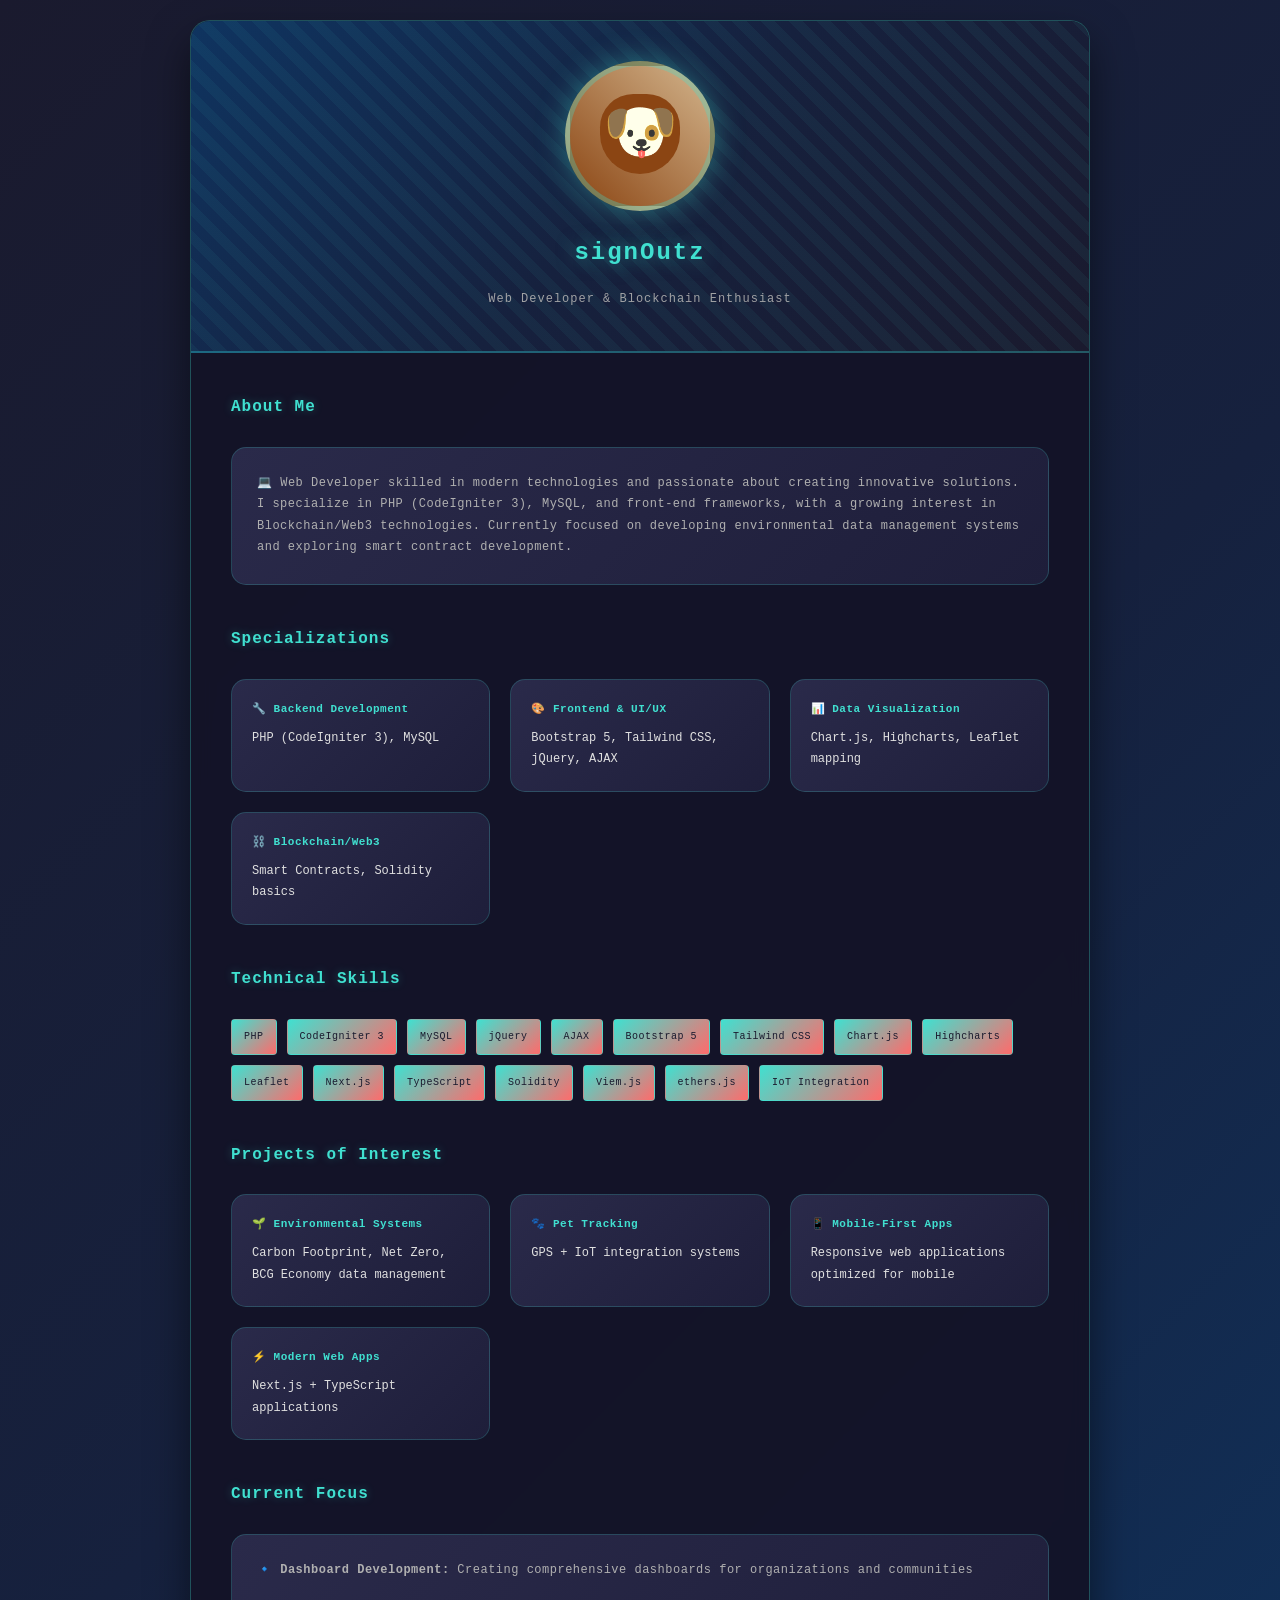
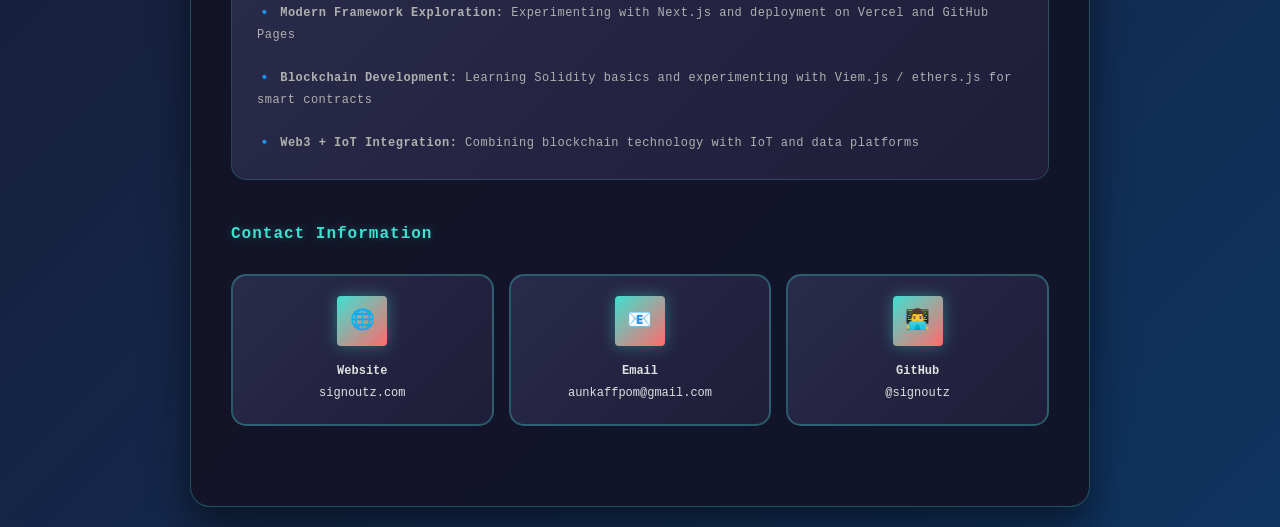
==== commit ac56b690: "update index.html from claude" ====
--- a/index.html
+++ b/index.html
@@ -1,110 +1,502 @@
 <!DOCTYPE html>
-<html lang="en" data-bs-theme="dark">
+<html lang="en">
 <head>
-  <meta charset="UTF-8" />
-  <meta name="viewport" content="width=device-width, initial-scale=1, viewport-fit=cover" />
-  <title>signoutz - Portfolio</title>
-  <link href="https://cdn.jsdelivr.net/npm/bootstrap@5.3.3/dist/css/bootstrap.min.css" rel="stylesheet" />
-  <link href="https://cdn.jsdelivr.net/npm/bootstrap-icons@1.11.3/font/bootstrap-icons.css" rel="stylesheet" />
-  <!-- Pixel Font -->
-  <link href="https://fonts.googleapis.com/css2?family=Press+Start+2P&display=swap" rel="stylesheet">
-  <style>
-    body {
-      font-family: 'Press Start 2P', cursive;
-      background-color: #121212;
-      color: #e0e0e0;
-      line-height: 1.8;
-    }
-    header {
-      background: linear-gradient(135deg, #0d6efd, #6610f2);
-      color: #fff;
-      padding: 4rem 1rem;
-      text-align: center;
-    }
-    section {
-      padding: 3rem 1rem;
-    }
-    h1, h2 {
-      text-transform: uppercase;
-      margin-bottom: 1.5rem;
-    }
-    a {
-      color: #0d6efd;
-      text-decoration: none;
-    }
-    a:hover {
-      text-decoration: underline;
-    }
-    footer {
-      background: #1e1e1e;
-      padding: 1rem;
-      text-align: center;
-      font-size: 0.7rem;
-      color: #aaa;
-    }
-    ul {
-      list-style: none;
-      padding-left: 0;
-    }
-    li {
-      margin-bottom: 0.75rem;
-    }
-  </style>
+    <meta charset="UTF-8">
+    <meta name="viewport" content="width=device-width, initial-scale=1.0">
+    <title>Profile - signOutz</title>
+    <style>
+        * {
+            margin: 0;
+            padding: 0;
+            box-sizing: border-box;
+        }
+
+        @import url('https://fonts.googleapis.com/css2?family=Press+Start+2P&display=swap');
+        
+        body {
+            font-family: 'Press Start 2P', 'Courier New', monospace;
+            line-height: 1.8;
+            color: #e0e0e0;
+            background: linear-gradient(135deg, #1a1a2e 0%, #16213e 50%, #0f3460 100%);
+            min-height: 100vh;
+            padding: 20px;
+            font-size: 12px;
+        }
+
+        .container {
+            max-width: 900px;
+            margin: 0 auto;
+            background: rgba(20, 20, 40, 0.95);
+            backdrop-filter: blur(10px);
+            border-radius: 20px;
+            box-shadow: 0 20px 40px rgba(0, 0, 0, 0.5);
+            border: 1px solid rgba(64, 224, 208, 0.3);
+            overflow: hidden;
+            animation: fadeIn 0.8s ease-out;
+        }
+
+        @keyframes fadeIn {
+            from {
+                opacity: 0;
+                transform: translateY(30px);
+            }
+            to {
+                opacity: 1;
+                transform: translateY(0);
+            }
+        }
+
+        .header {
+            background: linear-gradient(135deg, #0f3460 0%, #16213e 50%, #1a1a2e 100%);
+            color: #40e0d0;
+            padding: 40px;
+            text-align: center;
+            position: relative;
+            overflow: hidden;
+            border-bottom: 2px solid rgba(64, 224, 208, 0.3);
+        }
+
+        .header::before {
+            content: '';
+            position: absolute;
+            top: -50%;
+            left: -50%;
+            width: 200%;
+            height: 200%;
+            background: repeating-linear-gradient(
+                45deg,
+                transparent,
+                transparent 10px,
+                rgba(64, 224, 208, 0.05) 10px,
+                rgba(64, 224, 208, 0.05) 20px
+            );
+            animation: float 20s linear infinite;
+        }
+
+        @keyframes float {
+            0% { transform: rotate(0deg); }
+            100% { transform: rotate(360deg); }
+        }
+
+        .profile-img {
+            width: 150px;
+            height: 150px;
+            border-radius: 50%;
+            border: 5px solid rgba(64, 224, 208, 0.3);
+            margin: 0 auto 20px;
+            background: linear-gradient(45deg, #8B4513, #D2B48C);
+            display: flex;
+            align-items: center;
+            justify-content: center;
+            font-size: 80px;
+            position: relative;
+            z-index: 1;
+            transition: transform 0.3s ease;
+            box-shadow: 0 0 30px rgba(64, 224, 208, 0.4);
+            overflow: hidden;
+        }
+        
+        .frenchie {
+            width: 100%;
+            height: 100%;
+            position: relative;
+            display: flex;
+            align-items: center;
+            justify-content: center;
+        }
+        
+        .frenchie::before {
+            content: '';
+            position: absolute;
+            width: 80px;
+            height: 80px;
+            background: #8B4513;
+            border-radius: 50% 50% 60% 60%;
+            top: 20%;
+        }
+        
+        .frenchie::after {
+            content: '🐶';
+            position: absolute;
+            font-size: 60px;
+            top: 50%;
+            left: 50%;
+            transform: translate(-50%, -50%);
+            filter: hue-rotate(30deg) brightness(1.2);
+        }
+
+        .profile-img:hover {
+            transform: scale(1.05);
+        }
+
+        .header h1 {
+            font-size: 24px;
+            margin-bottom: 15px;
+            position: relative;
+            z-index: 1;
+            text-shadow: 0 0 20px rgba(64, 224, 208, 0.5);
+            letter-spacing: 2px;
+        }
+
+        .header p {
+            font-size: 12px;
+            opacity: 0.9;
+            position: relative;
+            z-index: 1;
+            color: #b0b0b0;
+            letter-spacing: 1px;
+        }
+
+        .content {
+            padding: 40px;
+        }
+
+        .section {
+            margin-bottom: 40px;
+            opacity: 0;
+            animation: slideUp 0.6s ease-out forwards;
+        }
+
+        .section:nth-child(1) { animation-delay: 0.2s; }
+        .section:nth-child(2) { animation-delay: 0.4s; }
+        .section:nth-child(3) { animation-delay: 0.6s; }
+        .section:nth-child(4) { animation-delay: 0.8s; }
+
+        @keyframes slideUp {
+            from {
+                opacity: 0;
+                transform: translateY(20px);
+            }
+            to {
+                opacity: 1;
+                transform: translateY(0);
+            }
+        }
+
+        .section h2 {
+            color: #40e0d0;
+            font-size: 16px;
+            margin-bottom: 25px;
+            position: relative;
+            display: inline-block;
+            text-shadow: 0 0 10px rgba(64, 224, 208, 0.3);
+            letter-spacing: 1px;
+        }
+
+        .section h2::after {
+            content: '';
+            position: absolute;
+            bottom: -5px;
+            left: 0;
+            width: 0;
+            height: 3px;
+            background: linear-gradient(135deg, #40e0d0, #ff6b6b);
+            transition: width 0.3s ease;
+        }
+
+        .section:hover h2::after {
+            width: 100%;
+        }
+
+        .info-grid {
+            display: grid;
+            grid-template-columns: repeat(auto-fit, minmax(250px, 1fr));
+            gap: 20px;
+            margin-bottom: 30px;
+        }
+
+        .info-item {
+            background: linear-gradient(135deg, #2a2a4a 0%, #1e1e3a 100%);
+            padding: 20px;
+            border-radius: 15px;
+            border-left: 4px solid #40e0d0;
+            border: 1px solid rgba(64, 224, 208, 0.2);
+            transition: transform 0.3s ease, box-shadow 0.3s ease;
+        }
+
+        .info-item:hover {
+            transform: translateY(-5px);
+            box-shadow: 0 10px 25px rgba(64, 224, 208, 0.3);
+        }
+
+        .info-item strong {
+            color: #40e0d0;
+            display: block;
+            margin-bottom: 8px;
+            font-size: 11px;
+            letter-spacing: 0.5px;
+        }
+
+        .skills {
+            display: flex;
+            flex-wrap: wrap;
+            gap: 10px;
+        }
+
+        .skill-tag {
+            background: linear-gradient(135deg, #40e0d0, #ff6b6b);
+            color: #1a1a2e;
+            padding: 8px 12px;
+            border-radius: 4px;
+            font-size: 10px;
+            transition: transform 0.3s ease, box-shadow 0.3s ease;
+            cursor: pointer;
+            border: 1px solid rgba(64, 224, 208, 0.3);
+            letter-spacing: 0.5px;
+        }
+
+        .skill-tag:hover {
+            transform: translateY(-2px);
+            box-shadow: 0 5px 15px rgba(64, 224, 208, 0.6);
+        }
+
+        .contact-methods {
+            display: grid;
+            grid-template-columns: repeat(auto-fit, minmax(200px, 1fr));
+            gap: 15px;
+        }
+
+        .contact-item {
+            background: linear-gradient(135deg, #2a2a4a 0%, #1e1e3a 100%);
+            padding: 20px;
+            border-radius: 15px;
+            text-align: center;
+            border: 2px solid rgba(64, 224, 208, 0.3);
+            transition: all 0.3s ease;
+            cursor: pointer;
+        }
+
+        .contact-item:hover {
+            border-color: #40e0d0;
+            transform: translateY(-3px);
+            box-shadow: 0 10px 25px rgba(64, 224, 208, 0.3);
+        }
+
+        .contact-icon {
+            width: 50px;
+            height: 50px;
+            background: linear-gradient(135deg, #40e0d0, #ff6b6b);
+            border-radius: 4px;
+            display: flex;
+            align-items: center;
+            justify-content: center;
+            margin: 0 auto 15px;
+            color: #1a1a2e;
+            font-size: 20px;
+            transition: transform 0.3s ease;
+            box-shadow: 0 0 15px rgba(64, 224, 208, 0.4);
+        }
+
+        .contact-item:hover .contact-icon {
+            transform: rotate(360deg);
+        }
+
+        .bio {
+            font-size: 12px;
+            line-height: 1.8;
+            color: #b0b0b0;
+            background: linear-gradient(135deg, #2a2a4a 0%, #1e1e3a 100%);
+            padding: 25px;
+            border-radius: 15px;
+            border-left: 4px solid #40e0d0;
+            border: 1px solid rgba(64, 224, 208, 0.2);
+            letter-spacing: 0.5px;
+        }
+
+        @media (max-width: 768px) {
+            .container {
+                margin: 10px;
+                border-radius: 15px;
+            }
+            
+            .header {
+                padding: 30px 20px;
+            }
+            
+            .header h1 {
+                font-size: 2em;
+            }
+            
+            .content {
+                padding: 30px 20px;
+            }
+            
+            .profile-img {
+                width: 120px;
+                height: 120px;
+                font-size: 48px;
+            }
+        }
+    </style>
 </head>
 <body>
-
-  <header>
-    <h1>👋 Hello, I'm <strong>signoutz</strong></h1>
-    <p>Web Developer | Blockchain & Web3 Enthusiast</p>
-  </header>
-
-  <main class="container">
-
-    <section>
-      <h2>About Me</h2>
-      <ul>
-        <li>💻 Web Developer</li>
-        <li>🔧 Skilled in PHP (CodeIgniter 3), MySQL, jQuery, AJAX</li>
-        <li>🎨 Passionate about UI/UX with Bootstrap 5 and Tailwind CSS</li>
-        <li>📊 Data visualization with Chart.js, Highcharts, Leaflet</li>
-        <li>🔗 Blockchain / Web3 and Smart Contracts</li>
-      </ul>
-    </section>
-
-    <section>
-      <h2>Projects of Interest</h2>
-      <ul>
-        <li>🌱 Environmental data management systems</li>
-        <li>🐾 Pet tracking with GPS + IoT</li>
-        <li>📱 Responsive mobile-first apps</li>
-        <li>⚡ Modern apps with Next.js + TypeScript</li>
-        <li>⛓️ Blockchain / Web3 + IoT integration</li>
-      </ul>
-    </section>
-
-    <section>
-      <h2>Current Focus</h2>
-      <ul>
-        <li>Dashboards for organizations and communities</li>
-        <li>Next.js deployment on Vercel & GitHub Pages</li>
-        <li>Solidity basics with Viem.js / ethers.js</li>
-      </ul>
-    </section>
-
-    <section>
-      <h2>Contact</h2>
-      <p>
-        🌐 <a href="https://www.signoutz.com/" target="_blank">signoutz.com</a><br />
-        ✉️ <a href="mailto:aunkaffpom@gmail.com">aunkaffpom@gmail.com</a><br />
-        📌 <a href="https://github.com/signoutz" target="_blank">GitHub: @signoutz</a>
-      </p>
-    </section>
-
-  </main>
-
-  <footer>
-    ✨ “Code is like humor. When you have to explain it, it’s bad.”
-  </footer>
-
+    <div class="container">
+        <div class="header">
+            <div class="profile-img">
+                <div class="frenchie"></div>
+            </div>
+            <h1>signOutz</h1>
+            <p>Web Developer & Blockchain Enthusiast</p>
+        </div>
+
+        <div class="content">
+            <div class="section">
+                <h2>About Me</h2>
+                <div class="bio">
+                    💻 Web Developer skilled in modern technologies and passionate about creating innovative solutions. I specialize in PHP (CodeIgniter 3), MySQL, and front-end frameworks, with a growing interest in Blockchain/Web3 technologies. Currently focused on developing environmental data management systems and exploring smart contract development.
+                </div>
+            </div>
+
+            <div class="section">
+                <h2>Specializations</h2>
+                <div class="info-grid">
+                    <div class="info-item">
+                        <strong>🔧 Backend Development</strong>
+                        PHP (CodeIgniter 3), MySQL
+                    </div>
+                    <div class="info-item">
+                        <strong>🎨 Frontend & UI/UX</strong>
+                        Bootstrap 5, Tailwind CSS, jQuery, AJAX
+                    </div>
+                    <div class="info-item">
+                        <strong>📊 Data Visualization</strong>
+                        Chart.js, Highcharts, Leaflet mapping
+                    </div>
+                    <div class="info-item">
+                        <strong>⛓️ Blockchain/Web3</strong>
+                        Smart Contracts, Solidity basics
+                    </div>
+                </div>
+            </div>
+
+            <div class="section">
+                <h2>Technical Skills</h2>
+                <div class="skills">
+                    <span class="skill-tag">PHP</span>
+                    <span class="skill-tag">CodeIgniter 3</span>
+                    <span class="skill-tag">MySQL</span>
+                    <span class="skill-tag">jQuery</span>
+                    <span class="skill-tag">AJAX</span>
+                    <span class="skill-tag">Bootstrap 5</span>
+                    <span class="skill-tag">Tailwind CSS</span>
+                    <span class="skill-tag">Chart.js</span>
+                    <span class="skill-tag">Highcharts</span>
+                    <span class="skill-tag">Leaflet</span>
+                    <span class="skill-tag">Next.js</span>
+                    <span class="skill-tag">TypeScript</span>
+                    <span class="skill-tag">Solidity</span>
+                    <span class="skill-tag">Viem.js</span>
+                    <span class="skill-tag">ethers.js</span>
+                    <span class="skill-tag">IoT Integration</span>
+                </div>
+            </div>
+
+            <div class="section">
+                <h2>Projects of Interest</h2>
+                <div class="info-grid">
+                    <div class="info-item">
+                        <strong>🌱 Environmental Systems</strong>
+                        Carbon Footprint, Net Zero, BCG Economy data management
+                    </div>
+                    <div class="info-item">
+                        <strong>🐾 Pet Tracking</strong>
+                        GPS + IoT integration systems
+                    </div>
+                    <div class="info-item">
+                        <strong>📱 Mobile-First Apps</strong>
+                        Responsive web applications optimized for mobile
+                    </div>
+                    <div class="info-item">
+                        <strong>⚡ Modern Web Apps</strong>
+                        Next.js + TypeScript applications
+                    </div>
+                </div>
+            </div>
+
+            <div class="section">
+                <h2>Current Focus</h2>
+                <div class="bio">
+                    🔹 <strong>Dashboard Development:</strong> Creating comprehensive dashboards for organizations and communities<br><br>
+                    🔹 <strong>Modern Framework Exploration:</strong> Experimenting with Next.js and deployment on Vercel and GitHub Pages<br><br>
+                    🔹 <strong>Blockchain Development:</strong> Learning Solidity basics and experimenting with Viem.js / ethers.js for smart contracts<br><br>
+                    🔹 <strong>Web3 + IoT Integration:</strong> Combining blockchain technology with IoT and data platforms
+                </div>
+            </div>
+
+            <div class="section">
+                <h2>Contact Information</h2>
+                <div class="contact-methods">
+                    <div class="contact-item" onclick="window.open('https://signoutz.com', '_blank')">
+                        <div class="contact-icon">🌐</div>
+                        <strong>Website</strong>
+                        <p>signoutz.com</p>
+                    </div>
+                    <div class="contact-item" onclick="window.open('mailto:aunkaffpom@gmail.com')">
+                        <div class="contact-icon">📧</div>
+                        <strong>Email</strong>
+                        <p>aunkaffpom@gmail.com</p>
+                    </div>
+                    <div class="contact-item" onclick="window.open('https://github.com/signoutz', '_blank')">
+                        <div class="contact-icon">👨‍💻</div>
+                        <strong>GitHub</strong>
+                        <p>@signoutz</p>
+                    </div>
+                </div>
+            </div>
+        </div>
+    </div>
+
+    <script>
+        // Add smooth scrolling and interactive effects
+        document.addEventListener('DOMContentLoaded', function() {
+            // Animate skill tags on hover
+            const skillTags = document.querySelectorAll('.skill-tag');
+            skillTags.forEach(tag => {
+                tag.addEventListener('mouseenter', function() {
+                    this.style.transform = 'translateY(-2px) scale(1.05)';
+                });
+                
+                tag.addEventListener('mouseleave', function() {
+                    this.style.transform = 'translateY(0) scale(1)';
+                });
+            });
+
+            // Add ripple effect to contact items
+            const contactItems = document.querySelectorAll('.contact-item');
+            contactItems.forEach(item => {
+                item.addEventListener('click', function(e) {
+                    const ripple = document.createElement('div');
+                    ripple.style.position = 'absolute';
+                    ripple.style.borderRadius = '50%';
+                    ripple.style.background = 'rgba(102, 126, 234, 0.3)';
+                    ripple.style.transform = 'scale(0)';
+                    ripple.style.animation = 'ripple 0.6s linear';
+                    ripple.style.left = e.offsetX + 'px';
+                    ripple.style.top = e.offsetY + 'px';
+                    ripple.style.width = ripple.style.height = '20px';
+                    ripple.style.marginLeft = ripple.style.marginTop = '-10px';
+                    
+                    this.style.position = 'relative';
+                    this.appendChild(ripple);
+                    
+                    setTimeout(() => {
+                        ripple.remove();
+                    }, 600);
+                });
+            });
+
+            // Add CSS for ripple animation
+            const style = document.createElement('style');
+            style.textContent = `
+                @keyframes ripple {
+                    to {
+                        transform: scale(4);
+                        opacity: 0;
+                    }
+                }
+            `;
+            document.head.appendChild(style);
+        });
+    </script>
 </body>
 </html>
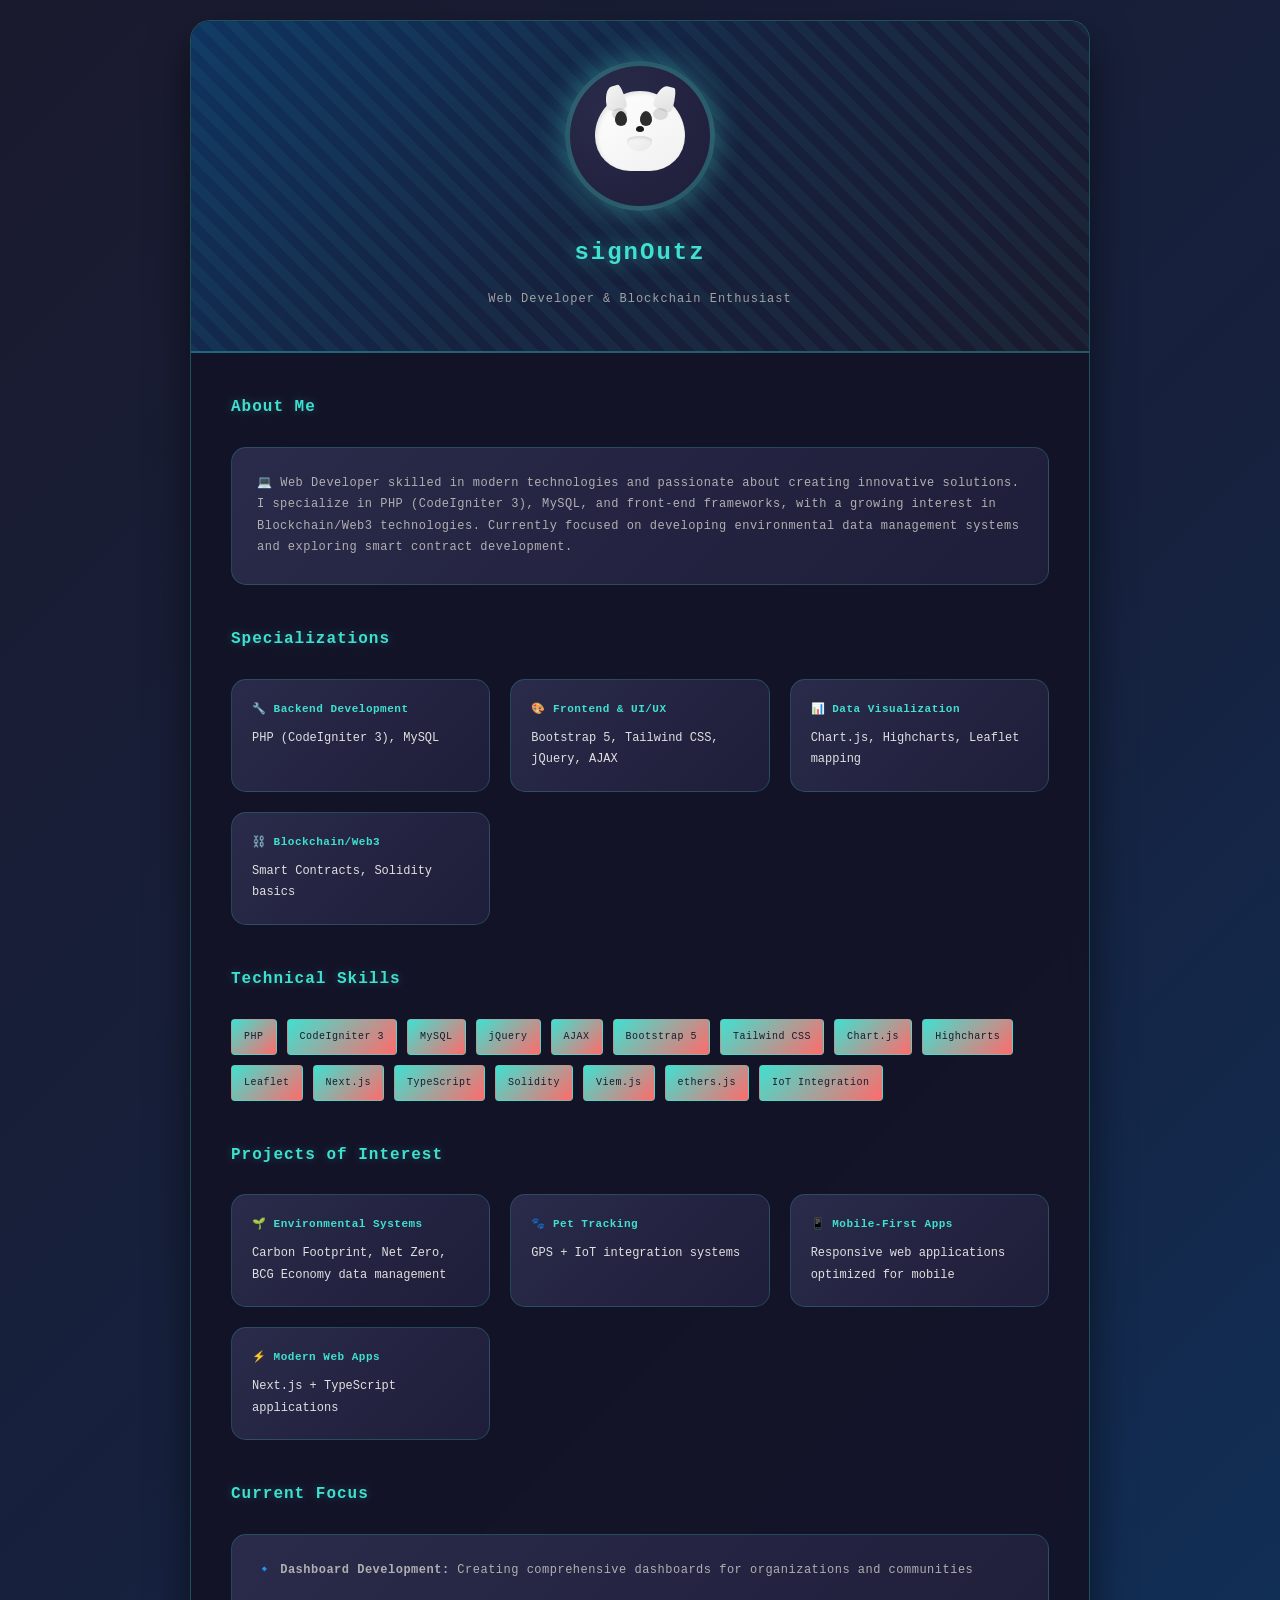
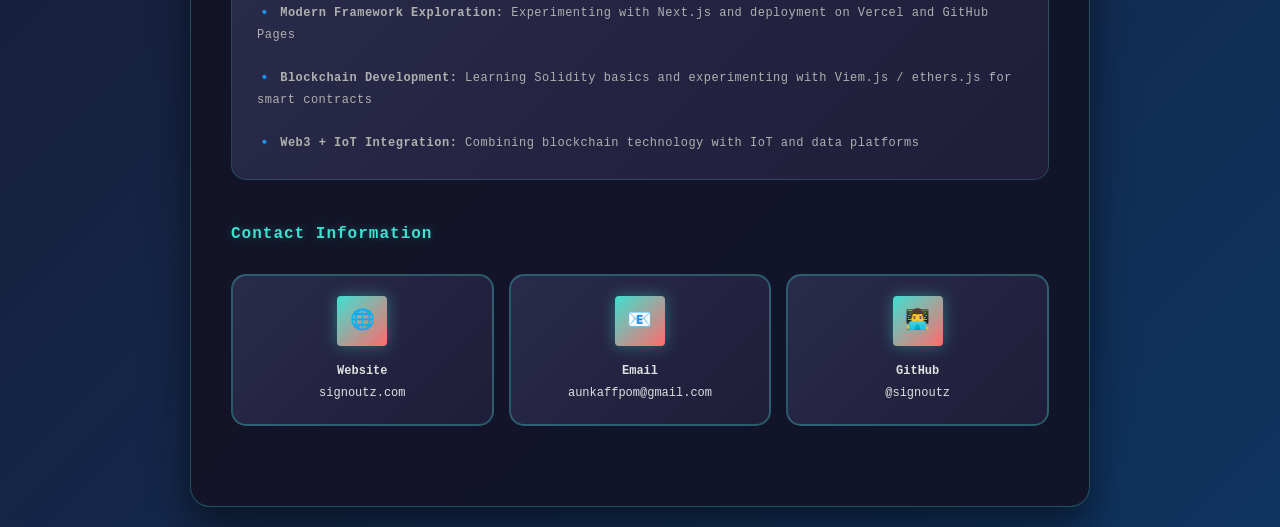
==== commit 84937220: "update index.html from claude" ====
--- a/index.html
+++ b/index.html
@@ -84,11 +84,10 @@
             border-radius: 50%;
             border: 5px solid rgba(64, 224, 208, 0.3);
             margin: 0 auto 20px;
-            background: linear-gradient(45deg, #8B4513, #D2B48C);
+            background: radial-gradient(circle at 30% 30%, #2a2a4a, #1e1e3a);
             display: flex;
             align-items: center;
             justify-content: center;
-            font-size: 80px;
             position: relative;
             z-index: 1;
             transition: transform 0.3s ease;
@@ -97,32 +96,100 @@
         }
         
         .frenchie {
-            width: 100%;
-            height: 100%;
+            width: 120px;
+            height: 120px;
             position: relative;
             display: flex;
             align-items: center;
             justify-content: center;
         }
         
+        /* French Bulldog Face */
         .frenchie::before {
             content: '';
             position: absolute;
-            width: 80px;
+            width: 90px;
             height: 80px;
-            background: #8B4513;
-            border-radius: 50% 50% 60% 60%;
-            top: 20%;
-        }
-        
+            background: linear-gradient(145deg, #ffffff 0%, #f0f0f0 100%);
+            border-radius: 45px 45px 35px 35px;
+            top: 15px;
+            box-shadow: inset 2px 2px 4px rgba(0,0,0,0.1);
+        }
+        
+        /* Eyes */
         .frenchie::after {
-            content: '🐶';
+            content: '';
             position: absolute;
-            font-size: 60px;
-            top: 50%;
-            left: 50%;
-            transform: translate(-50%, -50%);
-            filter: hue-rotate(30deg) brightness(1.2);
+            width: 12px;
+            height: 15px;
+            background: #2c2c2c;
+            border-radius: 50% 50% 50% 50% / 60% 60% 40% 40%;
+            top: 35px;
+            left: 35px;
+            box-shadow: 25px 0 0 #2c2c2c, 
+                       -2px 3px 0px -8px rgba(255,255,255,0.3),
+                       23px 3px 0px -8px rgba(255,255,255,0.3);
+        }
+        
+        .nose {
+            position: absolute;
+            width: 8px;
+            height: 6px;
+            background: #1a1a1a;
+            border-radius: 50% 50% 50% 50% / 60% 60% 40% 40%;
+            top: 50px;
+            left: 56px;
+            z-index: 10;
+        }
+        
+        /* Ears */
+        .ear-left, .ear-right {
+            position: absolute;
+            width: 20px;
+            height: 25px;
+            background: linear-gradient(145deg, #f5f5f5 0%, #e0e0e0 100%);
+            border-radius: 50% 20% 20% 50% / 80% 80% 20% 20%;
+            top: 10px;
+        }
+        
+        .ear-left {
+            left: 25px;
+            transform: rotate(-15deg);
+        }
+        
+        .ear-right {
+            right: 25px;
+            transform: rotate(15deg);
+        }
+        
+        /* Mouth area */
+        .mouth {
+            position: absolute;
+            width: 25px;
+            height: 15px;
+            background: linear-gradient(145deg, #f8f8f8 0%, #e8e8e8 100%);
+            border-radius: 50% 50% 50% 50% / 30% 30% 70% 70%;
+            top: 60px;
+            left: 47px;
+            box-shadow: inset 0 2px 3px rgba(0,0,0,0.1);
+        }
+        
+        /* Black patches around eyes (typical for Frenchies) */
+        .patch-left, .patch-right {
+            position: absolute;
+            width: 15px;
+            height: 12px;
+            background: rgba(100, 100, 100, 0.2);
+            border-radius: 50%;
+            top: 32px;
+        }
+        
+        .patch-left {
+            left: 32px;
+        }
+        
+        .patch-right {
+            right: 32px;
         }
 
         .profile-img:hover {
@@ -303,9 +370,50 @@
             letter-spacing: 0.5px;
         }
 
+        @media (max-width: 1200px) {
+            .container {
+                max-width: 95%;
+                margin: 10px auto;
+            }
+            
+            .info-grid {
+                grid-template-columns: repeat(auto-fit, minmax(280px, 1fr));
+            }
+        }
+
+        @media (max-width: 992px) {
+            body {
+                font-size: 11px;
+                padding: 15px;
+            }
+            
+            .header {
+                padding: 35px 25px;
+            }
+            
+            .content {
+                padding: 35px 25px;
+            }
+            
+            .section h2 {
+                font-size: 15px;
+                margin-bottom: 20px;
+            }
+            
+            .contact-methods {
+                grid-template-columns: repeat(auto-fit, minmax(180px, 1fr));
+            }
+        }
+
         @media (max-width: 768px) {
+            body {
+                font-size: 10px;
+                padding: 10px;
+                line-height: 1.6;
+            }
+            
             .container {
-                margin: 10px;
+                margin: 5px;
                 border-radius: 15px;
             }
             
@@ -314,17 +422,279 @@
             }
             
             .header h1 {
-                font-size: 2em;
+                font-size: 20px;
+                margin-bottom: 12px;
+            }
+            
+            .header p {
+                font-size: 10px;
             }
             
             .content {
-                padding: 30px 20px;
+                padding: 25px 15px;
             }
             
             .profile-img {
                 width: 120px;
                 height: 120px;
-                font-size: 48px;
+            }
+            
+            .frenchie {
+                width: 100px;
+                height: 100px;
+            }
+            
+            .frenchie::before {
+                width: 75px;
+                height: 65px;
+                border-radius: 37px 37px 28px 28px;
+                top: 12px;
+            }
+            
+            .frenchie::after {
+                width: 10px;
+                height: 12px;
+                top: 28px;
+                left: 28px;
+                box-shadow: 20px 0 0 #2c2c2c, 
+                           -2px 2px 0px -6px rgba(255,255,255,0.3),
+                           18px 2px 0px -6px rgba(255,255,255,0.3);
+            }
+            
+            .nose {
+                width: 6px;
+                height: 5px;
+                top: 40px;
+                left: 47px;
+            }
+            
+            .ear-left, .ear-right {
+                width: 16px;
+                height: 20px;
+                top: 8px;
+            }
+            
+            .ear-left {
+                left: 20px;
+            }
+            
+            .ear-right {
+                right: 20px;
+            }
+            
+            .mouth {
+                width: 20px;
+                height: 12px;
+                top: 48px;
+                left: 40px;
+            }
+            
+            .patch-left, .patch-right {
+                width: 12px;
+                height: 10px;
+                top: 26px;
+            }
+            
+            .patch-left {
+                left: 26px;
+            }
+            
+            .patch-right {
+                right: 26px;
+            }
+            
+            .section {
+                margin-bottom: 30px;
+            }
+            
+            .section h2 {
+                font-size: 14px;
+                margin-bottom: 18px;
+            }
+            
+            .info-grid {
+                grid-template-columns: 1fr;
+                gap: 15px;
+            }
+            
+            .info-item {
+                padding: 15px;
+            }
+            
+            .skills {
+                gap: 8px;
+            }
+            
+            .skill-tag {
+                padding: 6px 10px;
+                font-size: 9px;
+                border-radius: 3px;
+            }
+            
+            .contact-methods {
+                grid-template-columns: 1fr;
+                gap: 12px;
+            }
+            
+            .contact-item {
+                padding: 15px;
+            }
+            
+            .contact-icon {
+                width: 40px;
+                height: 40px;
+                font-size: 16px;
+                margin-bottom: 10px;
+            }
+            
+            .bio {
+                padding: 20px;
+                font-size: 10px;
+            }
+        }
+
+        @media (max-width: 480px) {
+            body {
+                font-size: 9px;
+                padding: 5px;
+            }
+            
+            .header h1 {
+                font-size: 18px;
+                letter-spacing: 1px;
+            }
+            
+            .header p {
+                font-size: 9px;
+            }
+            
+            .profile-img {
+                width: 100px;
+                height: 100px;
+            }
+            
+            .frenchie {
+                width: 80px;
+                height: 80px;
+            }
+            
+            .frenchie::before {
+                width: 60px;
+                height: 50px;
+                border-radius: 30px 30px 22px 22px;
+                top: 10px;
+            }
+            
+            .frenchie::after {
+                width: 8px;
+                height: 10px;
+                top: 22px;
+                left: 22px;
+                box-shadow: 16px 0 0 #2c2c2c, 
+                           -1px 2px 0px -5px rgba(255,255,255,0.3),
+                           15px 2px 0px -5px rgba(255,255,255,0.3);
+            }
+            
+            .nose {
+                width: 5px;
+                height: 4px;
+                top: 32px;
+                left: 37px;
+            }
+            
+            .ear-left, .ear-right {
+                width: 12px;
+                height: 15px;
+                top: 6px;
+            }
+            
+            .ear-left {
+                left: 16px;
+            }
+            
+            .ear-right {
+                right: 16px;
+            }
+            
+            .mouth {
+                width: 15px;
+                height: 10px;
+                top: 38px;
+                left: 32px;
+            }
+            
+            .patch-left, .patch-right {
+                width: 10px;
+                height: 8px;
+                top: 20px;
+            }
+            
+            .patch-left {
+                left: 20px;
+            }
+            
+            .patch-right {
+                right: 20px;
+            }
+            
+            .section h2 {
+                font-size: 12px;
+                margin-bottom: 15px;
+            }
+            
+            .content {
+                padding: 20px 10px;
+            }
+            
+            .info-item {
+                padding: 12px;
+            }
+            
+            .skill-tag {
+                padding: 5px 8px;
+                font-size: 8px;
+            }
+            
+            .contact-item {
+                padding: 12px;
+            }
+            
+            .contact-icon {
+                width: 35px;
+                height: 35px;
+                font-size: 14px;
+                margin-bottom: 8px;
+            }
+            
+            .bio {
+                padding: 15px;
+                font-size: 9px;
+                line-height: 1.6;
+            }
+        }
+
+        @media (max-width: 320px) {
+            .header h1 {
+                font-size: 16px;
+            }
+            
+            .profile-img {
+                width: 80px;
+                height: 80px;
+            }
+            
+            .frenchie {
+                width: 65px;
+                height: 65px;
+            }
+            
+            .section h2 {
+                font-size: 11px;
+            }
+            
+            .skill-tag {
+                font-size: 7px;
+                padding: 4px 6px;
             }
         }
     </style>
@@ -333,7 +703,14 @@
     <div class="container">
         <div class="header">
             <div class="profile-img">
-                <div class="frenchie"></div>
+                <div class="frenchie">
+                    <div class="ear-left"></div>
+                    <div class="ear-right"></div>
+                    <div class="nose"></div>
+                    <div class="mouth"></div>
+                    <div class="patch-left"></div>
+                    <div class="patch-right"></div>
+                </div>
             </div>
             <h1>signOutz</h1>
             <p>Web Developer & Blockchain Enthusiast</p>
